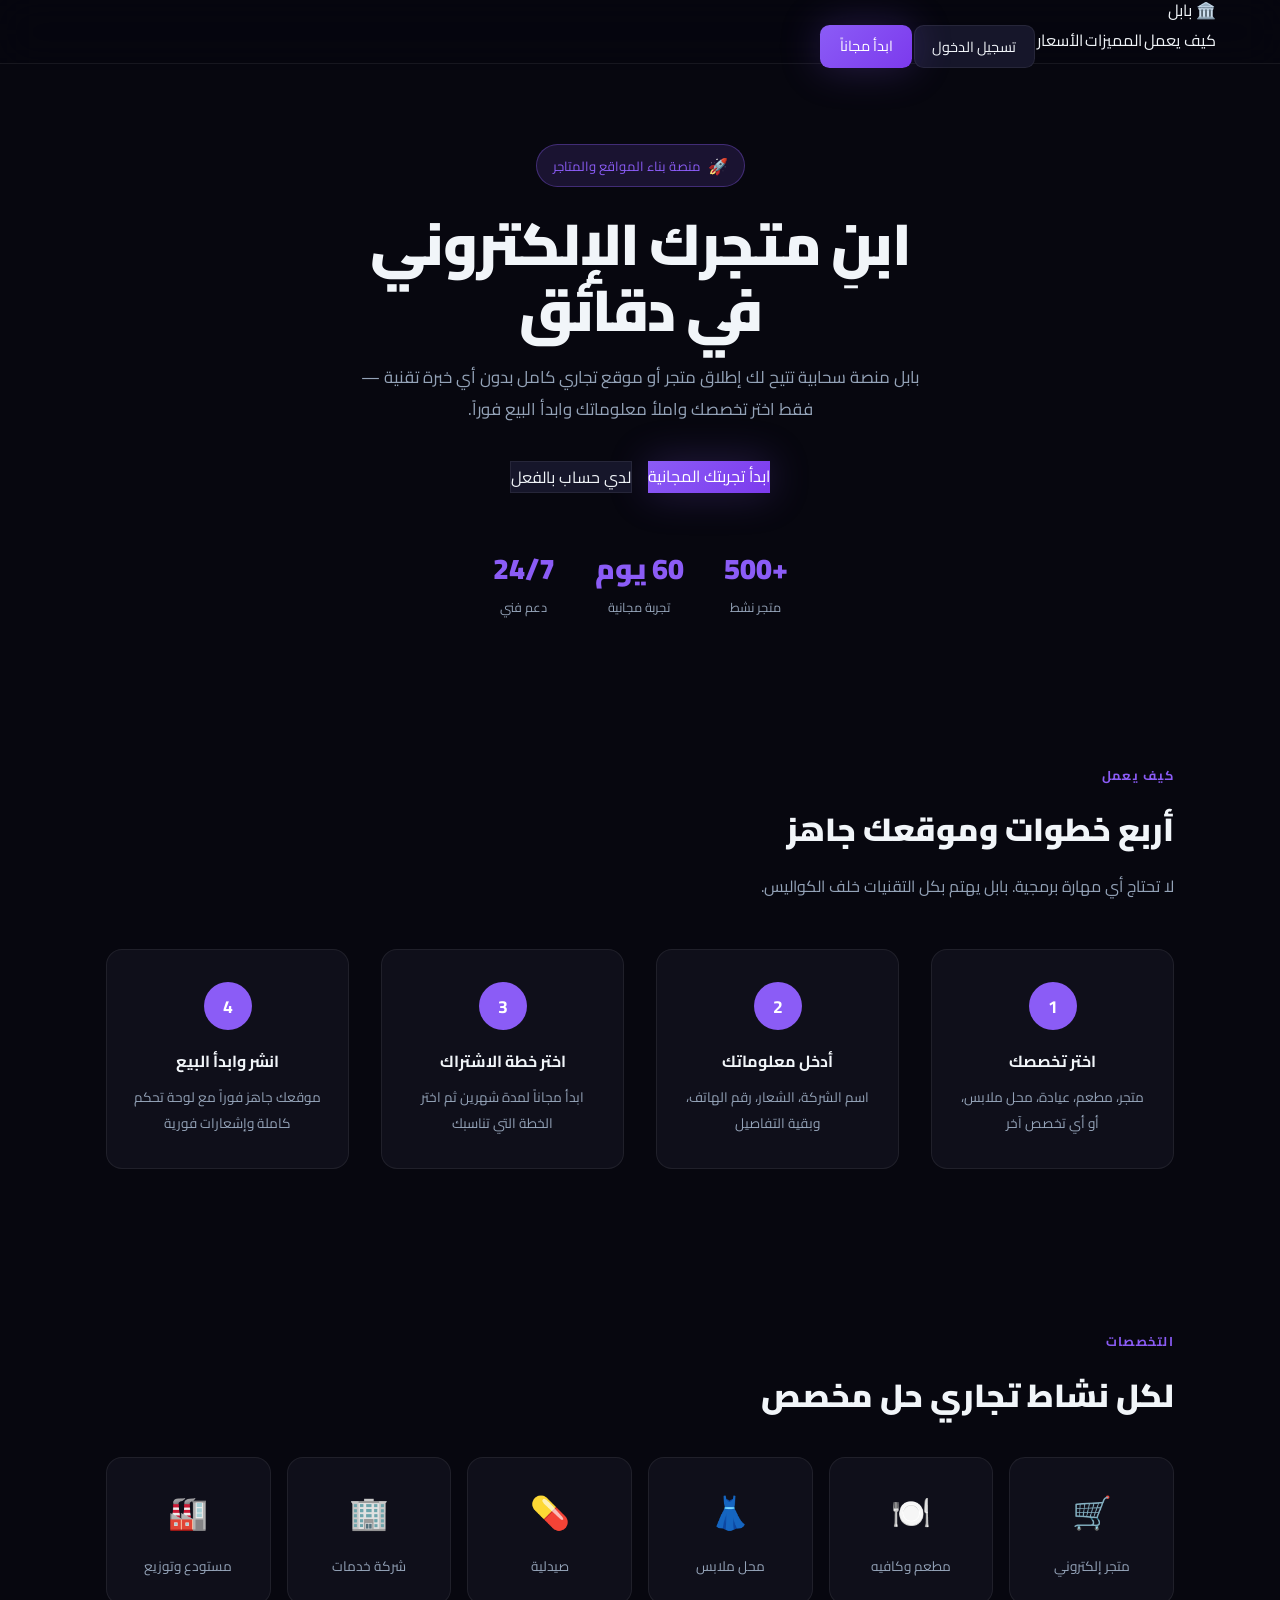
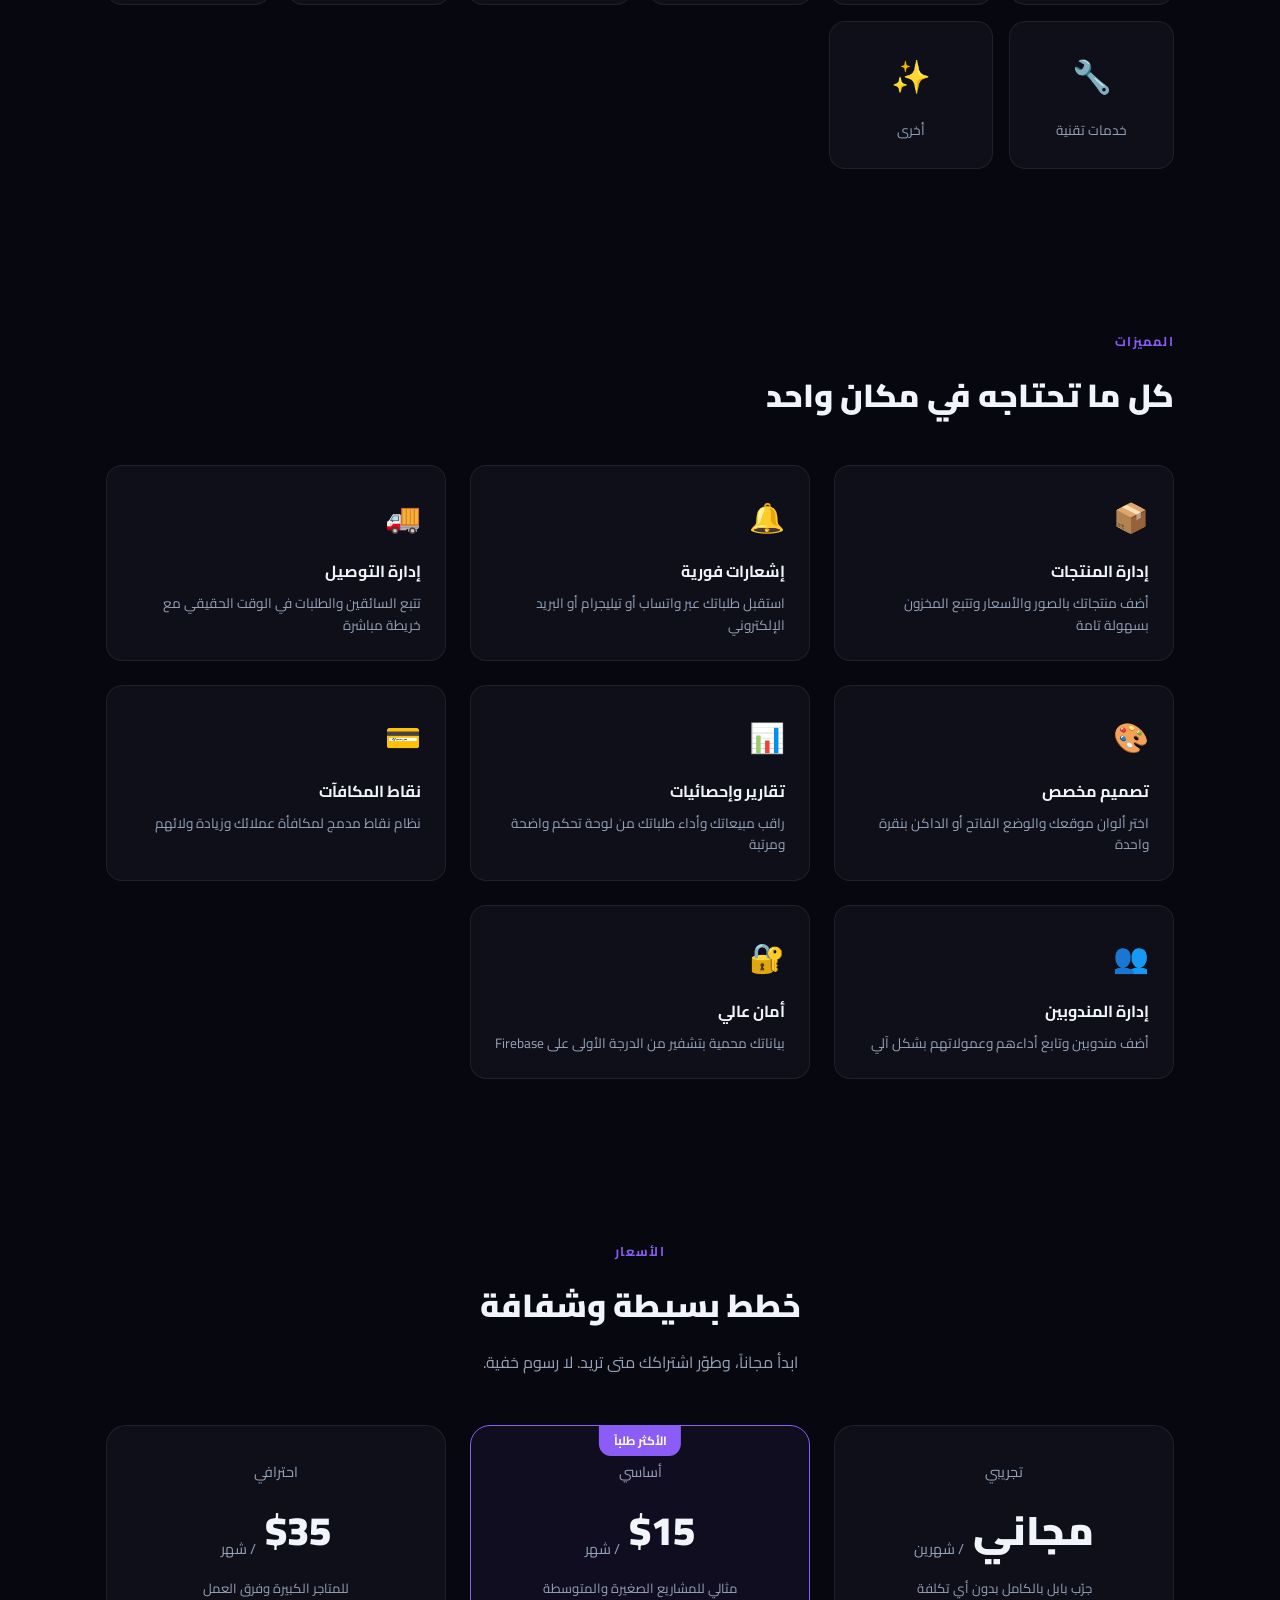
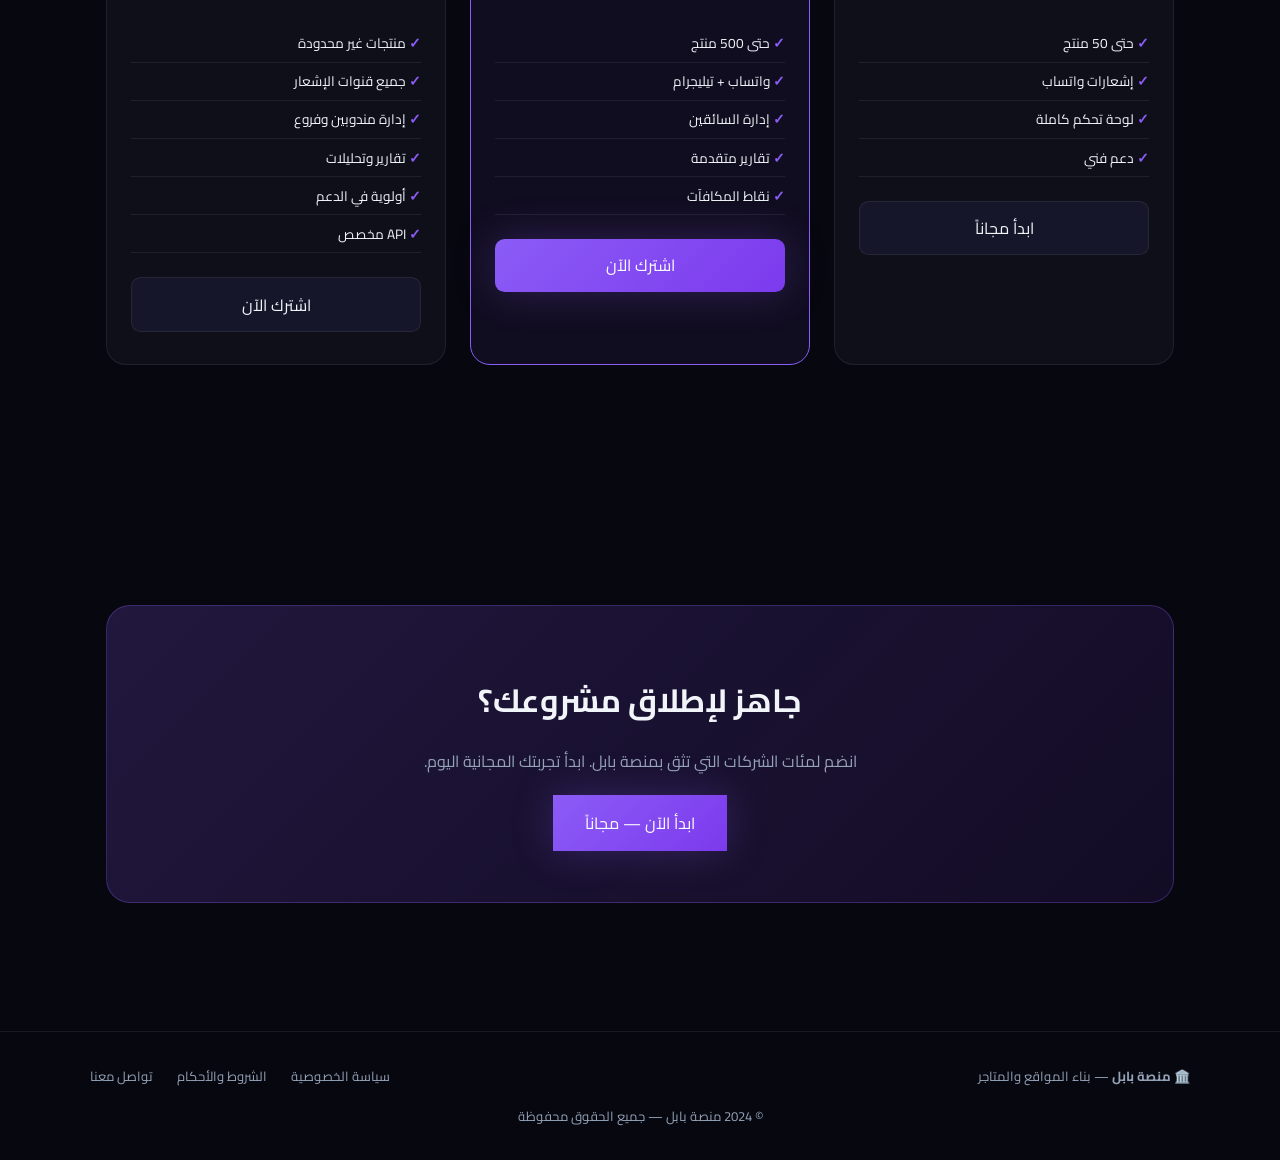
==== index.html @ c1f678cc "Add files via upload" ====
<!DOCTYPE html>
<html lang="ar" dir="rtl">
<head>
  <meta charset="UTF-8" />
  <meta name="viewport" content="width=device-width, initial-scale=1.0" />
  <title>منصة بابل — ابنِ متجرك الآن</title>
  <link rel="preconnect" href="https://fonts.googleapis.com" />
  <link href="https://fonts.googleapis.com/css2?family=Cairo:wght@400;600;700;900&display=swap" rel="stylesheet" />
  <link rel="stylesheet" href="css/babil.css" />
  <style>
    /* ── Landing extras ── */
    .hero-badge {
      display: inline-flex;
      align-items: center;
      gap: .5rem;
      background: rgba(139,92,246,.15);
      border: 1px solid rgba(139,92,246,.35);
      border-radius: 2rem;
      padding: .35rem 1rem;
      font-size: .82rem;
      color: var(--accent);
      margin-bottom: 1.5rem;
    }
    .hero-badge span { font-size: 1rem; }

    .hero-btns { display: flex; gap: 1rem; justify-content: center; flex-wrap: wrap; margin-top: 2rem; }

    /* How it works */
    .steps-row {
      display: grid;
      grid-template-columns: repeat(auto-fit, minmax(200px, 1fr));
      gap: 2rem;
      margin-top: 3rem;
    }
    .step-card {
      background: var(--surface);
      border: 1px solid var(--border);
      border-radius: 1rem;
      padding: 2rem 1.5rem;
      text-align: center;
      position: relative;
    }
    .step-num {
      width: 3rem;
      height: 3rem;
      border-radius: 50%;
      background: var(--accent);
      color: #fff;
      font-weight: 700;
      font-size: 1.1rem;
      display: inline-flex;
      align-items: center;
      justify-content: center;
      margin-bottom: 1rem;
    }
    .step-card h3 { font-size: 1rem; margin-bottom: .5rem; }
    .step-card p  { font-size: .85rem; color: var(--muted); }

    /* Business types */
    .biz-grid {
      display: grid;
      grid-template-columns: repeat(auto-fill, minmax(140px, 1fr));
      gap: 1rem;
      margin-top: 2rem;
    }
    .biz-tile {
      background: var(--surface);
      border: 1px solid var(--border);
      border-radius: 1rem;
      padding: 1.5rem 1rem;
      text-align: center;
      transition: border-color .25s, transform .2s;
    }
    .biz-tile:hover { border-color: var(--accent); transform: translateY(-4px); }
    .biz-tile .biz-icon { font-size: 2rem; margin-bottom: .5rem; }
    .biz-tile span { font-size: .85rem; color: var(--muted); }

    /* Features */
    .feat-grid {
      display: grid;
      grid-template-columns: repeat(auto-fill, minmax(260px, 1fr));
      gap: 1.5rem;
      margin-top: 2.5rem;
    }
    .feat-card {
      background: var(--surface);
      border: 1px solid var(--border);
      border-radius: 1rem;
      padding: 1.5rem;
    }
    .feat-icon { font-size: 1.8rem; margin-bottom: .75rem; }
    .feat-card h3 { font-size: 1rem; margin-bottom: .4rem; }
    .feat-card p  { font-size: .85rem; color: var(--muted); line-height: 1.6; }

    /* Pricing */
    .plans-row {
      display: grid;
      grid-template-columns: repeat(auto-fit, minmax(240px, 1fr));
      gap: 1.5rem;
      margin-top: 3rem;
    }
    .plan-card {
      background: var(--surface);
      border: 1px solid var(--border);
      border-radius: 1.25rem;
      padding: 2rem 1.5rem;
      text-align: center;
      transition: border-color .25s;
    }
    .plan-card.featured {
      border-color: var(--accent);
      background: rgba(139,92,246,.07);
      position: relative;
    }
    .plan-badge {
      position: absolute;
      top: -1px;
      right: 50%;
      transform: translateX(50%);
      background: var(--accent);
      color: #fff;
      font-size: .75rem;
      font-weight: 700;
      padding: .25rem .9rem;
      border-radius: 0 0 .75rem .75rem;
    }
    .plan-name { font-size: .9rem; color: var(--muted); margin-bottom: .5rem; }
    .plan-price { font-size: 2.5rem; font-weight: 900; color: var(--fg); }
    .plan-price sub { font-size: .9rem; font-weight: 400; color: var(--muted); }
    .plan-desc { font-size: .82rem; color: var(--muted); margin: .5rem 0 1.5rem; }
    .plan-feats { list-style: none; text-align: right; margin-bottom: 1.5rem; }
    .plan-feats li { font-size: .85rem; padding: .35rem 0; border-bottom: 1px solid var(--border); }
    .plan-feats li::before { content: "✓  "; color: var(--accent); font-weight: 700; }

    /* CTA strip */
    .cta-strip {
      background: linear-gradient(135deg, rgba(139,92,246,.2), rgba(124,58,237,.1));
      border: 1px solid rgba(139,92,246,.3);
      border-radius: 1.5rem;
      padding: 4rem 2rem;
      text-align: center;
      margin: 5rem 0 3rem;
    }
    .cta-strip h2 { font-size: 2rem; margin-bottom: 1rem; }
    .cta-strip p  { color: var(--muted); margin-bottom: 2rem; }

    /* Reveal animation */
    .reveal { opacity: 0; transform: translateY(30px); transition: opacity .6s ease, transform .6s ease; }
    .reveal.visible { opacity: 1; transform: translateY(0); }

    /* Sections */
    section { padding: 5rem 1rem; max-width: 1100px; margin: 0 auto; }
    .section-label {
      font-size: .8rem;
      letter-spacing: .1em;
      text-transform: uppercase;
      color: var(--accent);
      font-weight: 700;
      margin-bottom: .75rem;
    }
    .section-title { font-size: 2rem; font-weight: 900; margin-bottom: .75rem; }
    .section-sub   { color: var(--muted); max-width: 520px; }
  </style>
</head>
<body>

<!-- ── Navbar ── -->
<nav class="bbl-nav">
  <div class="bbl-nav-inner">
    <a href="index.html" class="bbl-logo">🏛️ بابل</a>
    <div class="bbl-nav-links">
      <a href="#how">كيف يعمل</a>
      <a href="#features">المميزات</a>
      <a href="#pricing">الأسعار</a>
      <a href="login.html" class="bbl-btn-ghost" style="padding:.45rem 1.1rem;border-radius:.6rem;font-size:.9rem;">تسجيل الدخول</a>
      <a href="register.html" class="bbl-btn-primary" style="padding:.45rem 1.2rem;border-radius:.6rem;font-size:.9rem;">ابدأ مجاناً</a>
    </div>
  </div>
</nav>

<!-- ── Hero ── -->
<div class="bbl-hero">
  <div class="bbl-hero-inner">
    <div class="hero-badge"><span>🚀</span> منصة بناء المواقع والمتاجر</div>
    <h1 class="bbl-hero-title">ابنِ متجرك الإلكتروني<br />في دقائق</h1>
    <p class="bbl-hero-sub">
      بابل منصة سحابية تتيح لك إطلاق متجر أو موقع تجاري كامل بدون أي خبرة تقنية —
      فقط اختر تخصصك واملأ معلوماتك وابدأ البيع فوراً.
    </p>
    <div class="hero-btns">
      <a href="register.html" class="bbl-btn-primary">ابدأ تجربتك المجانية</a>
      <a href="login.html"    class="bbl-btn-ghost">لدي حساب بالفعل</a>
    </div>
    <div style="margin-top:3rem;display:flex;gap:2.5rem;justify-content:center;flex-wrap:wrap;">
      <div style="text-align:center;">
        <div style="font-size:1.8rem;font-weight:900;color:var(--accent);">+500</div>
        <div style="font-size:.8rem;color:var(--muted);">متجر نشط</div>
      </div>
      <div style="text-align:center;">
        <div style="font-size:1.8rem;font-weight:900;color:var(--accent);">60 يوم</div>
        <div style="font-size:.8rem;color:var(--muted);">تجربة مجانية</div>
      </div>
      <div style="text-align:center;">
        <div style="font-size:1.8rem;font-weight:900;color:var(--accent);">24/7</div>
        <div style="font-size:.8rem;color:var(--muted);">دعم فني</div>
      </div>
    </div>
  </div>
</div>

<!-- ── How it works ── -->
<section id="how">
  <div class="reveal">
    <div class="section-label">كيف يعمل</div>
    <div class="section-title">أربع خطوات وموقعك جاهز</div>
    <p class="section-sub">لا تحتاج أي مهارة برمجية. بابل يهتم بكل التقنيات خلف الكواليس.</p>
  </div>
  <div class="steps-row reveal">
    <div class="step-card">
      <div class="step-num">1</div>
      <h3>اختر تخصصك</h3>
      <p>متجر، مطعم، عيادة، محل ملابس، أو أي تخصص آخر</p>
    </div>
    <div class="step-card">
      <div class="step-num">2</div>
      <h3>أدخل معلوماتك</h3>
      <p>اسم الشركة، الشعار، رقم الهاتف، وبقية التفاصيل</p>
    </div>
    <div class="step-card">
      <div class="step-num">3</div>
      <h3>اختر خطة الاشتراك</h3>
      <p>ابدأ مجاناً لمدة شهرين ثم اختر الخطة التي تناسبك</p>
    </div>
    <div class="step-card">
      <div class="step-num">4</div>
      <h3>انشر وابدأ البيع</h3>
      <p>موقعك جاهز فوراً مع لوحة تحكم كاملة وإشعارات فورية</p>
    </div>
  </div>
</section>

<!-- ── Business types ── -->
<section>
  <div class="reveal">
    <div class="section-label">التخصصات</div>
    <div class="section-title">لكل نشاط تجاري حل مخصص</div>
  </div>
  <div class="biz-grid reveal">
    <div class="biz-tile"><div class="biz-icon">🛒</div><span>متجر إلكتروني</span></div>
    <div class="biz-tile"><div class="biz-icon">🍽️</div><span>مطعم وكافيه</span></div>
    <div class="biz-tile"><div class="biz-icon">👗</div><span>محل ملابس</span></div>
    <div class="biz-tile"><div class="biz-icon">💊</div><span>صيدلية</span></div>
    <div class="biz-tile"><div class="biz-icon">🏢</div><span>شركة خدمات</span></div>
    <div class="biz-tile"><div class="biz-icon">🏭</div><span>مستودع وتوزيع</span></div>
    <div class="biz-tile"><div class="biz-icon">🔧</div><span>خدمات تقنية</span></div>
    <div class="biz-tile"><div class="biz-icon">✨</div><span>أخرى</span></div>
  </div>
</section>

<!-- ── Features ── -->
<section id="features">
  <div class="reveal">
    <div class="section-label">المميزات</div>
    <div class="section-title">كل ما تحتاجه في مكان واحد</div>
  </div>
  <div class="feat-grid reveal">
    <div class="feat-card">
      <div class="feat-icon">📦</div>
      <h3>إدارة المنتجات</h3>
      <p>أضف منتجاتك بالصور والأسعار وتتبع المخزون بسهولة تامة</p>
    </div>
    <div class="feat-card">
      <div class="feat-icon">🔔</div>
      <h3>إشعارات فورية</h3>
      <p>استقبل طلباتك عبر واتساب أو تيليجرام أو البريد الإلكتروني</p>
    </div>
    <div class="feat-card">
      <div class="feat-icon">🚚</div>
      <h3>إدارة التوصيل</h3>
      <p>تتبع السائقين والطلبات في الوقت الحقيقي مع خريطة مباشرة</p>
    </div>
    <div class="feat-card">
      <div class="feat-icon">🎨</div>
      <h3>تصميم مخصص</h3>
      <p>اختر ألوان موقعك والوضع الفاتح أو الداكن بنقرة واحدة</p>
    </div>
    <div class="feat-card">
      <div class="feat-icon">📊</div>
      <h3>تقارير وإحصائيات</h3>
      <p>راقب مبيعاتك وأداء طلباتك من لوحة تحكم واضحة ومرتبة</p>
    </div>
    <div class="feat-card">
      <div class="feat-icon">💳</div>
      <h3>نقاط المكافآت</h3>
      <p>نظام نقاط مدمج لمكافأة عملائك وزيادة ولائهم</p>
    </div>
    <div class="feat-card">
      <div class="feat-icon">👥</div>
      <h3>إدارة المندوبين</h3>
      <p>أضف مندوبين وتابع أداءهم وعمولاتهم بشكل آلي</p>
    </div>
    <div class="feat-card">
      <div class="feat-icon">🔐</div>
      <h3>أمان عالي</h3>
      <p>بياناتك محمية بتشفير من الدرجة الأولى على Firebase</p>
    </div>
  </div>
</section>

<!-- ── Pricing ── -->
<section id="pricing">
  <div class="reveal" style="text-align:center;">
    <div class="section-label">الأسعار</div>
    <div class="section-title">خطط بسيطة وشفافة</div>
    <p class="section-sub" style="margin:0 auto;">ابدأ مجاناً، وطوّر اشتراكك متى تريد. لا رسوم خفية.</p>
  </div>
  <div class="plans-row reveal">

    <div class="plan-card">
      <div class="plan-name">تجريبي</div>
      <div class="plan-price">مجاني <sub>/ شهرين</sub></div>
      <div class="plan-desc">جرّب بابل بالكامل بدون أي تكلفة</div>
      <ul class="plan-feats">
        <li>حتى 50 منتج</li>
        <li>إشعارات واتساب</li>
        <li>لوحة تحكم كاملة</li>
        <li>دعم فني</li>
      </ul>
      <a href="register.html?plan=trial" class="bbl-btn-ghost" style="width:100%;display:block;text-align:center;padding:.7rem;border-radius:.6rem;">ابدأ مجاناً</a>
    </div>

    <div class="plan-card featured">
      <div class="plan-badge">الأكثر طلباً</div>
      <div class="plan-name">أساسي</div>
      <div class="plan-price">$15 <sub>/ شهر</sub></div>
      <div class="plan-desc">مثالي للمشاريع الصغيرة والمتوسطة</div>
      <ul class="plan-feats">
        <li>حتى 500 منتج</li>
        <li>واتساب + تيليجرام</li>
        <li>إدارة السائقين</li>
        <li>تقارير متقدمة</li>
        <li>نقاط المكافآت</li>
      </ul>
      <a href="register.html?plan=basic" class="bbl-btn-primary" style="width:100%;display:block;text-align:center;padding:.7rem;border-radius:.6rem;">اشترك الآن</a>
    </div>

    <div class="plan-card">
      <div class="plan-name">احترافي</div>
      <div class="plan-price">$35 <sub>/ شهر</sub></div>
      <div class="plan-desc">للمتاجر الكبيرة وفرق العمل</div>
      <ul class="plan-feats">
        <li>منتجات غير محدودة</li>
        <li>جميع قنوات الإشعار</li>
        <li>إدارة مندوبين وفروع</li>
        <li>تقارير وتحليلات</li>
        <li>أولوية في الدعم</li>
        <li>API مخصص</li>
      </ul>
      <a href="register.html?plan=pro" class="bbl-btn-ghost" style="width:100%;display:block;text-align:center;padding:.7rem;border-radius:.6rem;">اشترك الآن</a>
    </div>

  </div>
</section>

<!-- ── CTA ── -->
<section>
  <div class="cta-strip reveal">
    <h2>جاهز لإطلاق مشروعك؟</h2>
    <p>انضم لمئات الشركات التي تثق بمنصة بابل. ابدأ تجربتك المجانية اليوم.</p>
    <a href="register.html" class="bbl-btn-primary" style="font-size:1rem;padding:.8rem 2rem;">ابدأ الآن — مجاناً</a>
  </div>
</section>

<!-- ── Footer ── -->
<footer style="border-top:1px solid var(--border);padding:2rem 1rem;text-align:center;color:var(--muted);font-size:.82rem;">
  <div style="max-width:1100px;margin:0 auto;display:flex;justify-content:space-between;align-items:center;flex-wrap:wrap;gap:1rem;">
    <div>🏛️ <strong style="color:var(--fg);">منصة بابل</strong> — بناء المواقع والمتاجر</div>
    <div style="display:flex;gap:1.5rem;">
      <a href="#" style="color:var(--muted);text-decoration:none;">سياسة الخصوصية</a>
      <a href="#" style="color:var(--muted);text-decoration:none;">الشروط والأحكام</a>
      <a href="#" style="color:var(--muted);text-decoration:none;">تواصل معنا</a>
    </div>
  </div>
  <div style="margin-top:1rem;">© 2024 منصة بابل — جميع الحقوق محفوظة</div>
</footer>

<script>
  // Reveal on scroll
  const reveals = document.querySelectorAll('.reveal');
  const io = new IntersectionObserver(entries => {
    entries.forEach(e => { if (e.isIntersecting) { e.target.classList.add('visible'); io.unobserve(e.target); } });
  }, { threshold: 0.12 });
  reveals.forEach(el => io.observe(el));

  // Smooth scroll
  document.querySelectorAll('a[href^="#"]').forEach(a => {
    a.addEventListener('click', e => {
      const target = document.querySelector(a.getAttribute('href'));
      if (target) { e.preventDefault(); target.scrollIntoView({ behavior: 'smooth' }); }
    });
  });
</script>
</body>
</html>
---- css/babil.css ----
/* ══════════════════════════════════════════════
   🏛️ BABIL — Design System
   ══════════════════════════════════════════════ */
*{box-sizing:border-box;margin:0;padding:0;-webkit-tap-highlight-color:transparent;}
:root{
  --bg:#07070f;
  --surface:#0f0f1a;
  --surface2:#16162a;
  --surface3:#1e1e35;
  --border:rgba(255,255,255,.07);
  --border2:rgba(255,255,255,.12);
  --text:#f1f5f9;
  --muted:#94a3b8;
  --muted2:#64748b;
  --accent:#8b5cf6;
  --accent2:#7c3aed;
  --accent3:rgba(139,92,246,.12);
  --accent4:rgba(139,92,246,.20);
  --success:#10b981;
  --warning:#f59e0b;
  --danger:#ef4444;
  --glow:0 0 40px rgba(139,92,246,.25);
  --glow2:0 8px 32px rgba(139,92,246,.35);
  --shadow:0 4px 24px rgba(0,0,0,.4);
  --shadow-lg:0 16px 60px rgba(0,0,0,.5);
  --r8:8px;--r12:12px;--r16:16px;--r20:20px;--r24:24px;--r99:999px;
  --nav-w:260px;
}

html{scroll-behavior:smooth;}
body{
  font-family:'Cairo',sans-serif;
  background:var(--bg);color:var(--text);
  min-height:100vh;overflow-x:hidden;
  -webkit-font-smoothing:antialiased;
}
a{text-decoration:none;color:inherit;}
::-webkit-scrollbar{width:5px;height:5px;}
::-webkit-scrollbar-track{background:transparent;}
::-webkit-scrollbar-thumb{background:rgba(139,92,246,.3);border-radius:99px;}

/* ══ Glow BG ══ */
.bbl-glow-bg{
  position:fixed;inset:0;pointer-events:none;z-index:0;overflow:hidden;
}
.bbl-glow-bg::before{
  content:'';position:absolute;top:-20%;right:-10%;
  width:600px;height:600px;border-radius:50%;
  background:radial-gradient(circle,rgba(139,92,246,.12) 0%,transparent 70%);
}
.bbl-glow-bg::after{
  content:'';position:absolute;bottom:-20%;left:-10%;
  width:500px;height:500px;border-radius:50%;
  background:radial-gradient(circle,rgba(99,102,241,.08) 0%,transparent 70%);
}

/* ══ NAVBAR ══ */
.bbl-nav{
  position:sticky;top:0;z-index:200;
  display:flex;align-items:center;gap:16px;
  padding:0 5%;height:64px;
  background:rgba(7,7,15,.85);
  backdrop-filter:blur(20px);
  border-bottom:1px solid var(--border);
}
.bbl-nav-logo{
  display:flex;align-items:center;gap:10px;
  font-size:1.15rem;font-weight:900;letter-spacing:-.02em;
}
.bbl-nav-gem{
  width:36px;height:36px;border-radius:10px;
  background:linear-gradient(135deg,var(--accent),var(--accent2));
  display:flex;align-items:center;justify-content:center;
  font-size:1.1rem;box-shadow:var(--glow);flex-shrink:0;
}
.bbl-nav-links{display:flex;gap:2px;margin-right:auto;}
.bbl-nav-link{
  padding:7px 14px;border-radius:var(--r8);
  font-size:.85rem;font-weight:600;color:var(--muted);
  cursor:pointer;transition:all .18s;
}
.bbl-nav-link:hover{background:var(--surface2);color:var(--text);}
.bbl-nav-actions{display:flex;gap:8px;align-items:center;}

/* ══ BUTTONS ══ */
.bbl-btn{
  display:inline-flex;align-items:center;justify-content:center;gap:7px;
  padding:10px 20px;border-radius:var(--r12);border:none;
  font-family:'Cairo',sans-serif;font-size:.88rem;font-weight:700;
  cursor:pointer;transition:all .2s;white-space:nowrap;
}
.bbl-btn-primary{
  background:linear-gradient(135deg,var(--accent),var(--accent2));
  color:#fff;box-shadow:var(--glow);
}
.bbl-btn-primary:hover{opacity:.9;transform:translateY(-1px);box-shadow:var(--glow2);}
.bbl-btn-outline{
  background:transparent;color:var(--muted);
  border:1.5px solid var(--border2);
}
.bbl-btn-outline:hover{border-color:var(--accent);color:var(--accent);}
.bbl-btn-ghost{background:var(--surface2);color:var(--text);border:1px solid var(--border);}
.bbl-btn-ghost:hover{background:var(--surface3);}
.bbl-btn-lg{padding:13px 28px;font-size:1rem;border-radius:var(--r16);}
.bbl-btn-sm{padding:7px 14px;font-size:.78rem;border-radius:var(--r8);}
.bbl-btn:disabled{opacity:.4;cursor:not-allowed;transform:none!important;}

/* ══ HERO ══ */
.bbl-hero{
  padding:80px 5% 64px;text-align:center;
  position:relative;z-index:1;
}
.bbl-hero-badge{
  display:inline-flex;align-items:center;gap:7px;
  padding:5px 14px;border-radius:var(--r99);
  background:var(--accent3);border:1px solid rgba(139,92,246,.25);
  color:#a78bfa;font-size:.78rem;font-weight:700;margin-bottom:22px;
}
.bbl-hero h1{
  font-size:clamp(2rem,5.5vw,3.6rem);font-weight:900;
  line-height:1.15;margin-bottom:18px;letter-spacing:-.03em;
}
.bbl-hero h1 .grad{
  background:linear-gradient(135deg,#a78bfa,var(--accent),#6366f1);
  -webkit-background-clip:text;-webkit-text-fill-color:transparent;background-clip:text;
}
.bbl-hero-sub{
  font-size:1.05rem;color:var(--muted);max-width:580px;
  margin:0 auto 36px;line-height:1.9;
}
.bbl-hero-cta{display:flex;gap:12px;justify-content:center;flex-wrap:wrap;}
.bbl-hero-stats{
  display:flex;gap:40px;justify-content:center;flex-wrap:wrap;
  margin-top:52px;padding-top:36px;
  border-top:1px solid var(--border);
}
.bbl-stat-val{font-size:1.7rem;font-weight:900;color:var(--accent);}
.bbl-stat-lbl{font-size:.78rem;color:var(--muted);font-weight:600;}

/* ══ SECTIONS ══ */
.bbl-section{padding:72px 5%;position:relative;z-index:1;}
.bbl-section-alt{background:rgba(139,92,246,.03);border-top:1px solid var(--border);border-bottom:1px solid var(--border);}
.bbl-sec-badge{
  display:inline-block;padding:4px 14px;border-radius:var(--r99);
  background:var(--accent3);color:#a78bfa;font-size:.75rem;font-weight:800;
  margin-bottom:12px;
}
.bbl-sec-title{font-size:clamp(1.4rem,3vw,2.1rem);font-weight:900;margin-bottom:8px;}
.bbl-sec-sub{color:var(--muted);font-size:.95rem;line-height:1.8;max-width:540px;}
.text-center{text-align:center;}.text-center .bbl-sec-sub{margin:0 auto;}

/* ══ CARDS ══ */
.bbl-card{
  background:var(--surface);border:1px solid var(--border);
  border-radius:var(--r20);padding:24px;
  transition:border-color .2s,transform .2s,box-shadow .2s;
}
.bbl-card:hover{
  border-color:rgba(139,92,246,.3);
  transform:translateY(-3px);
  box-shadow:0 12px 40px rgba(139,92,246,.1);
}

/* ══ BIZ TYPES GRID ══ */
.bbl-biz-grid{
  display:grid;grid-template-columns:repeat(auto-fill,minmax(140px,1fr));
  gap:12px;margin-top:32px;
}
.bbl-biz-card{
  background:var(--surface);border:1.5px solid var(--border);
  border-radius:var(--r16);padding:18px 12px;text-align:center;
  cursor:pointer;transition:all .2s;user-select:none;
}
.bbl-biz-card:hover{border-color:var(--accent);background:var(--accent3);}
.bbl-biz-card.selected{
  border-color:var(--accent);background:var(--accent3);
  box-shadow:0 0 0 3px var(--accent3);
}
.bbl-biz-icon{font-size:1.9rem;margin-bottom:8px;}
.bbl-biz-name{font-size:.82rem;font-weight:700;}
.bbl-biz-desc{font-size:.68rem;color:var(--muted);margin-top:2px;}

/* ══ FEATURES GRID ══ */
.bbl-feat-grid{
  display:grid;grid-template-columns:repeat(auto-fill,minmax(240px,1fr));
  gap:16px;margin-top:36px;
}
.bbl-feat-card{
  background:var(--surface);border:1px solid var(--border);
  border-radius:var(--r16);padding:22px;
  transition:border-color .2s;
}
.bbl-feat-card:hover{border-color:rgba(139,92,246,.35);}
.bbl-feat-icon{font-size:1.6rem;margin-bottom:10px;}
.bbl-feat-title{font-size:.92rem;font-weight:800;margin-bottom:5px;}
.bbl-feat-desc{font-size:.8rem;color:var(--muted);line-height:1.7;}

/* ══ HOW IT WORKS ══ */
.bbl-steps-grid{
  display:grid;grid-template-columns:repeat(auto-fit,minmax(200px,1fr));
  gap:20px;margin-top:40px;
}
.bbl-step-card{
  background:var(--surface);border:1px solid var(--border);
  border-radius:var(--r16);padding:22px;
}
.bbl-step-num{
  width:36px;height:36px;border-radius:var(--r8);
  background:linear-gradient(135deg,var(--accent),var(--accent2));
  display:flex;align-items:center;justify-content:center;
  color:#fff;font-weight:900;font-size:.9rem;margin-bottom:12px;
  box-shadow:var(--glow);
}
.bbl-step-card h3{font-size:.92rem;font-weight:800;margin-bottom:5px;}
.bbl-step-card p{font-size:.8rem;color:var(--muted);line-height:1.7;}

/* ══ PRICING ══ */
.bbl-plans-grid{
  display:grid;grid-template-columns:repeat(auto-fit,minmax(240px,1fr));
  gap:18px;margin-top:40px;max-width:900px;margin-left:auto;margin-right:auto;
}
.bbl-plan-card{
  background:var(--surface);border:1.5px solid var(--border);
  border-radius:var(--r20);padding:26px;position:relative;
  transition:all .2s;
}
.bbl-plan-card:hover{border-color:rgba(139,92,246,.4);transform:translateY(-3px);}
.bbl-plan-card.popular{
  border-color:var(--accent);
  box-shadow:0 0 0 1px var(--accent),var(--glow);
}
.bbl-pop-badge{
  position:absolute;top:-13px;right:50%;transform:translateX(50%);
  background:linear-gradient(135deg,var(--accent),var(--accent2));
  color:#fff;font-size:.72rem;font-weight:800;
  padding:3px 14px;border-radius:var(--r99);white-space:nowrap;
}
.bbl-plan-name{font-size:.82rem;font-weight:800;color:var(--muted);margin-bottom:8px;}
.bbl-plan-price{font-size:2.4rem;font-weight:900;line-height:1;margin-bottom:3px;}
.bbl-plan-price span{font-size:.82rem;font-weight:600;color:var(--muted);}
.bbl-plan-period{font-size:.75rem;color:var(--muted);margin-bottom:18px;}
.bbl-plan-feats{display:flex;flex-direction:column;gap:8px;margin-bottom:22px;}
.bbl-plan-feat{display:flex;align-items:flex-start;gap:7px;font-size:.82rem;}
.bbl-plan-feat .ck{color:var(--accent);font-weight:900;flex-shrink:0;}
.bbl-plan-feat.off{color:var(--muted2);}
.bbl-plan-feat.off .ck{color:var(--muted2);}
.bbl-trial-tag{
  display:inline-flex;align-items:center;gap:5px;margin-bottom:8px;
  background:rgba(16,185,129,.1);border:1px solid rgba(16,185,129,.25);
  color:#34d399;padding:3px 10px;border-radius:var(--r99);font-size:.72rem;font-weight:800;
}

/* ══ CTA SECTION ══ */
.bbl-cta{
  margin:0 5% 72px;border-radius:var(--r24);
  background:linear-gradient(135deg,var(--accent2),var(--accent),#6366f1);
  padding:52px 32px;text-align:center;position:relative;overflow:hidden;
}
.bbl-cta::before{content:'';position:absolute;top:-60px;right:-60px;width:220px;height:220px;border-radius:50%;background:rgba(255,255,255,.07);}
.bbl-cta::after{content:'';position:absolute;bottom:-50px;left:-50px;width:180px;height:180px;border-radius:50%;background:rgba(255,255,255,.05);}
.bbl-cta h2{color:#fff;font-size:clamp(1.3rem,3vw,2rem);font-weight:900;margin-bottom:10px;}
.bbl-cta p{color:rgba(255,255,255,.8);font-size:.95rem;margin-bottom:26px;}
.bbl-cta-btns{display:flex;gap:12px;justify-content:center;flex-wrap:wrap;}
.bbl-btn-cta-white{padding:13px 26px;border-radius:var(--r12);border:none;background:#fff;color:var(--accent2);font-family:'Cairo',sans-serif;font-size:.92rem;font-weight:800;cursor:pointer;box-shadow:0 4px 20px rgba(0,0,0,.15);transition:all .2s;}
.bbl-btn-cta-white:hover{transform:translateY(-2px);box-shadow:0 8px 28px rgba(0,0,0,.22);}
.bbl-btn-cta-border{padding:13px 26px;border-radius:var(--r12);border:2px solid rgba(255,255,255,.5);background:transparent;color:#fff;font-family:'Cairo',sans-serif;font-size:.92rem;font-weight:700;cursor:pointer;transition:all .2s;}
.bbl-btn-cta-border:hover{background:rgba(255,255,255,.1);}

/* ══ FOOTER ══ */
.bbl-footer{
  background:var(--surface);border-top:1px solid var(--border);
  padding:28px 5%;display:flex;align-items:center;justify-content:space-between;flex-wrap:wrap;gap:14px;
}
.bbl-footer-links{display:flex;gap:16px;}
.bbl-footer-link{font-size:.82rem;color:var(--muted);cursor:pointer;transition:color .18s;}
.bbl-footer-link:hover{color:var(--accent);}

/* ══ WIZARD ══ */
.wiz-wrap{max-width:680px;margin:0 auto;padding:32px 16px 80px;}
.wiz-header{text-align:center;margin-bottom:28px;}
.wiz-logo{
  width:52px;height:52px;border-radius:var(--r16);
  background:linear-gradient(135deg,var(--accent),var(--accent2));
  display:flex;align-items:center;justify-content:center;font-size:1.4rem;
  margin:0 auto 12px;box-shadow:var(--glow);
}
.wiz-header h1{font-size:1.3rem;font-weight:900;margin-bottom:4px;}
.wiz-header p{font-size:.85rem;color:var(--muted);}

/* Step Bar */
.step-bar{
  display:flex;align-items:center;margin-bottom:28px;
  background:var(--surface);border:1px solid var(--border);
  border-radius:var(--r16);padding:14px 16px;
  overflow-x:auto;gap:0;
}
.step-item{
  display:flex;flex-direction:column;align-items:center;
  gap:5px;flex:1;min-width:48px;cursor:pointer;
  position:relative;z-index:1;
}
.step-item:not(:last-child)::after{
  content:'';position:absolute;top:14px;
  left:-50%;width:100%;height:2px;
  background:var(--border2);z-index:0;
}
.step-item.done:not(:last-child)::after{background:var(--accent);}
.step-dot{
  width:28px;height:28px;border-radius:50%;
  border:2px solid var(--border2);background:var(--surface2);
  display:flex;align-items:center;justify-content:center;
  font-size:.72rem;font-weight:800;color:var(--muted2);
  z-index:1;transition:all .25s;
}
.step-item.active .step-dot{
  background:var(--accent);border-color:var(--accent);color:#fff;
  box-shadow:0 0 0 4px var(--accent3);
}
.step-item.done .step-dot{background:var(--accent);border-color:var(--accent);color:#fff;}
.step-lbl{font-size:.62rem;font-weight:700;color:var(--muted2);text-align:center;white-space:nowrap;}
.step-item.active .step-lbl,.step-item.done .step-lbl{color:var(--accent);}

/* Step Panels */
.step-panel{display:none;}
.step-panel.active{display:block;animation:panelIn .2s ease;}
@keyframes panelIn{from{opacity:0;transform:translateY(8px)}to{opacity:1;transform:translateY(0)}}

/* Wizard Card */
.wiz-card{
  background:var(--surface);border:1px solid var(--border);
  border-radius:var(--r20);padding:26px;
}
.wiz-card h2{font-size:1.1rem;font-weight:900;margin-bottom:4px;}
.wiz-card .sub{font-size:.82rem;color:var(--muted);margin-bottom:20px;}

/* ══ FORMS ══ */
.bbl-form-grid{display:grid;grid-template-columns:1fr 1fr;gap:14px;}
.bbl-form-grid .full{grid-column:1/-1;}
.bbl-field{display:flex;flex-direction:column;gap:6px;}
.bbl-field label{font-size:.78rem;font-weight:700;color:var(--muted);}
.bbl-field label .req{color:var(--danger);margin-right:1px;}
.bbl-field input,.bbl-field select,.bbl-field textarea{
  background:var(--surface2);border:1.5px solid var(--border2);
  border-radius:var(--r12);padding:10px 13px;
  color:var(--text);font-family:'Cairo',sans-serif;font-size:.88rem;
  outline:none;transition:border-color .18s,box-shadow .18s;width:100%;
}
.bbl-field input:focus,.bbl-field select:focus,.bbl-field textarea:focus{
  border-color:var(--accent);box-shadow:0 0 0 3px var(--accent3);
}
.bbl-field textarea{resize:vertical;min-height:75px;}
.bbl-field .hint{font-size:.7rem;color:var(--muted2);}
.bbl-field input.err{border-color:var(--danger);}
.sep{font-size:.72rem;font-weight:800;color:var(--accent);text-transform:uppercase;letter-spacing:.05em;margin:16px 0 10px;padding-bottom:6px;border-bottom:1px solid var(--border);}
.sep:first-child{margin-top:0;}

/* Logo Upload */
.logo-row{display:flex;align-items:center;gap:14px;margin-bottom:4px;}
.logo-thumb{
  width:68px;height:68px;border-radius:var(--r16);flex-shrink:0;
  background:var(--surface2);border:2px dashed var(--border2);
  display:flex;align-items:center;justify-content:center;
  font-size:24px;overflow:hidden;transition:border .2s;cursor:pointer;
}
.logo-thumb.set{border-style:solid;border-color:var(--accent);}
.logo-thumb img{width:100%;height:100%;object-fit:cover;}
.logo-upload-actions{flex:1;display:flex;flex-direction:column;gap:6px;}
.logo-upload-actions small{font-size:.7rem;color:var(--muted2);}

/* Theme Swatches */
.theme-swatches{display:flex;flex-wrap:wrap;gap:10px;margin:10px 0 18px;}
.ts-item{display:flex;flex-direction:column;align-items:center;gap:4px;cursor:pointer;}
.ts-circle{width:36px;height:36px;border-radius:50%;border:3px solid transparent;transition:all .2s;}
.ts-circle:hover{transform:scale(1.12);}
.ts-item.active .ts-circle{border-color:var(--text)!important;transform:scale(1.12);box-shadow:0 0 0 4px var(--accent3)!important;}
.ts-lbl{font-size:.65rem;font-weight:700;color:var(--muted2);}
.ts-item.active .ts-lbl{color:var(--accent);}

/* Mode Toggle */
.mode-row{display:flex;gap:10px;}
.mode-btn{
  flex:1;padding:10px;border-radius:var(--r12);cursor:pointer;
  border:2px solid var(--border2);background:var(--surface2);
  color:var(--muted);font-family:'Cairo',sans-serif;font-size:.83rem;font-weight:700;
  display:flex;align-items:center;justify-content:center;gap:7px;transition:all .2s;
}
.mode-btn.active{border-color:var(--accent);background:var(--accent3);color:#a78bfa;}

/* Live Preview */
.live-preview{border:1px solid var(--border);border-radius:var(--r16);overflow:hidden;margin-top:14px;}
.lp-topbar{padding:9px 14px;display:flex;align-items:center;gap:8px;background:var(--accent);}
.lp-dots{display:flex;gap:5px;}
.lp-dot{width:8px;height:8px;border-radius:50%;background:rgba(255,255,255,.4);}
.lp-title{color:rgba(255,255,255,.9);font-size:.8rem;font-weight:700;flex:1;text-align:center;}
.lp-body{display:flex;background:var(--surface2);min-height:160px;}
.lp-side{width:110px;background:var(--surface);border-left:1px solid var(--border);padding:8px 6px;display:flex;flex-direction:column;gap:4px;flex-shrink:0;}
.lp-nav{padding:6px 8px;border-radius:6px;font-size:.62rem;font-weight:600;color:var(--muted2);display:flex;align-items:center;gap:5px;}
.lp-nav.act{background:var(--accent3);color:var(--accent);}
.lp-content{flex:1;padding:12px;display:flex;flex-direction:column;gap:8px;}
.lp-kpi-row{display:flex;gap:7px;}
.lp-kpi{flex:1;background:var(--surface);border-radius:7px;padding:8px;border:1px solid var(--border);}
.lp-kpi-val{font-size:.85rem;font-weight:900;color:var(--accent);}
.lp-kpi-lbl{font-size:.58rem;color:var(--muted2);}
.lp-card{background:var(--surface);border-radius:7px;padding:8px;border:1px solid var(--border);font-size:.62rem;color:var(--muted2);}
.lp-badge{display:inline-block;padding:3px 9px;border-radius:99px;background:var(--accent);color:#fff;font-size:.58rem;font-weight:700;margin-top:3px;}

/* Notifications */
.notif-opts{display:flex;flex-direction:column;gap:10px;}
.notif-opt{border:2px solid var(--border2);border-radius:var(--r16);overflow:hidden;transition:border-color .2s;}
.notif-opt.sel{border-color:var(--accent);}
.notif-opt-head{display:flex;align-items:center;gap:12px;padding:13px 15px;cursor:pointer;background:var(--surface2);}
.notif-opt-head:hover{background:var(--accent3);}
.notif-check{width:20px;height:20px;border-radius:50%;border:2px solid var(--border2);flex-shrink:0;display:flex;align-items:center;justify-content:center;transition:all .2s;font-size:.7rem;}
.notif-opt.sel .notif-check{background:var(--accent);border-color:var(--accent);color:#fff;}
.notif-opt-icon{font-size:1.3rem;flex-shrink:0;}
.notif-opt-name{font-size:.88rem;font-weight:800;}
.notif-opt-desc{font-size:.74rem;color:var(--muted);}
.notif-body{display:none;padding:14px 15px;border-top:1px solid var(--border);}
.notif-opt.sel .notif-body{display:block;}

/* Plan Selector */
.plan-sel-grid{display:grid;grid-template-columns:repeat(auto-fit,minmax(170px,1fr));gap:12px;}
.plan-sel{
  border:2px solid var(--border2);border-radius:var(--r16);padding:18px 14px;
  cursor:pointer;transition:all .2s;background:var(--surface2);position:relative;user-select:none;
}
.plan-sel:hover{border-color:var(--accent);background:var(--accent3);}
.plan-sel.sel{border-color:var(--accent);background:var(--accent3);box-shadow:0 0 0 2px var(--accent3);}
.plan-sel-pop{position:absolute;top:-10px;right:50%;transform:translateX(50%);background:linear-gradient(135deg,var(--accent),var(--accent2));color:#fff;font-size:.68rem;font-weight:800;padding:2px 12px;border-radius:var(--r99);white-space:nowrap;}
.plan-sel-icon{font-size:1.6rem;text-align:center;margin-bottom:6px;}
.plan-sel-name{font-size:.85rem;font-weight:900;text-align:center;margin-bottom:4px;}
.plan-sel-price{font-size:1.4rem;font-weight:900;text-align:center;color:var(--accent);}
.plan-sel-price span{font-size:.72rem;font-weight:600;color:var(--muted);}
.plan-sel-period{font-size:.68rem;color:var(--muted);text-align:center;margin-bottom:8px;}
.plan-sel-feats{font-size:.73rem;color:var(--muted);display:flex;flex-direction:column;gap:3px;}

/* Nav Row */
.nav-row{display:flex;justify-content:space-between;align-items:center;margin-top:22px;}

/* ══ AUTH PAGES (Login) ══ */
.auth-wrap{
  min-height:100vh;display:flex;align-items:center;justify-content:center;
  padding:20px;position:relative;z-index:1;
}
.auth-card{
  background:var(--surface);border:1px solid var(--border);
  border-radius:var(--r24);padding:36px 32px;width:100%;max-width:420px;
  box-shadow:var(--shadow-lg);
}
.auth-logo{display:flex;flex-direction:column;align-items:center;gap:10px;margin-bottom:24px;}
.auth-logo-gem{width:56px;height:56px;border-radius:var(--r16);background:linear-gradient(135deg,var(--accent),var(--accent2));display:flex;align-items:center;justify-content:center;font-size:1.6rem;box-shadow:var(--glow);}
.auth-logo h1{font-size:1.5rem;font-weight:900;}
.auth-logo p{font-size:.83rem;color:var(--muted);text-align:center;}
.auth-err{
  padding:10px 14px;border-radius:var(--r8);margin-bottom:14px;
  background:rgba(239,68,68,.1);border:1px solid rgba(239,68,68,.25);
  color:#fca5a5;font-size:.82rem;display:none;
}
.auth-err.show{display:block;}
.auth-footer{text-align:center;margin-top:16px;font-size:.82rem;color:var(--muted);}
.auth-footer a{color:var(--accent);cursor:pointer;font-weight:700;}
.auth-footer a:hover{text-decoration:underline;}

/* ══ DASHBOARD ══ */
.dash-wrap{display:flex;min-height:100vh;}
.dash-sidebar{
  width:var(--nav-w);position:fixed;top:0;right:0;bottom:0;
  background:var(--surface);border-left:1px solid var(--border);
  display:flex;flex-direction:column;overflow-y:auto;z-index:100;
}
.dash-sb-logo{
  padding:20px 16px 14px;display:flex;align-items:center;gap:10px;
  border-bottom:1px solid var(--border);
}
.dash-sb-gem{width:38px;height:38px;border-radius:var(--r12);background:linear-gradient(135deg,var(--accent),var(--accent2));display:flex;align-items:center;justify-content:center;font-size:1.1rem;flex-shrink:0;box-shadow:var(--glow);}
.dash-sb-name{font-size:.92rem;font-weight:900;line-height:1.2;}
.dash-sb-plan{font-size:.68rem;color:var(--accent);font-weight:700;}
.dash-sb-trial{font-size:.65rem;color:var(--muted);margin-top:2px;}
.dash-sb-nav{flex:1;padding:10px 8px;}
.dash-nav-item{
  display:flex;align-items:center;gap:9px;
  padding:9px 11px;border-radius:var(--r12);
  font-size:.85rem;font-weight:600;color:var(--muted);
  cursor:pointer;transition:all .18s;margin-bottom:2px;
}
.dash-nav-item:hover{background:var(--surface2);color:var(--text);}
.dash-nav-item.active{background:var(--accent3);color:var(--accent);font-weight:700;}
.dash-nav-item .nav-icon{font-size:1rem;flex-shrink:0;}
.dash-sb-sep{height:1px;background:var(--border);margin:8px 0;}
.dash-sb-bottom{padding:8px;}
.dash-main{
  flex:1;margin-right:var(--nav-w);padding:24px 20px;
  min-height:100vh;
}
.dash-view{display:none;}
.dash-view.active{display:block;animation:panelIn .2s ease;}
.dash-topbar{
  display:flex;align-items:center;justify-content:space-between;
  margin-bottom:24px;padding-bottom:16px;
  border-bottom:1px solid var(--border);
}
.dash-topbar h1{font-size:1.15rem;font-weight:900;}
.dash-topbar p{font-size:.8rem;color:var(--muted);margin-top:2px;}

/* KPI Cards */
.kpi-grid{display:grid;grid-template-columns:repeat(auto-fit,minmax(160px,1fr));gap:14px;margin-bottom:22px;}
.kpi-card{
  background:var(--surface);border:1px solid var(--border);
  border-radius:var(--r16);padding:16px;
}
.kpi-icon{width:36px;height:36px;border-radius:var(--r8);background:var(--accent3);display:flex;align-items:center;justify-content:center;font-size:1.1rem;margin-bottom:10px;}
.kpi-val{font-size:1.3rem;font-weight:900;color:var(--accent);margin-bottom:3px;}
.kpi-lbl{font-size:.72rem;color:var(--muted);}

/* Trial Bar */
.trial-bar-wrap{background:var(--surface);border:1px solid var(--border);border-radius:var(--r16);padding:16px 20px;margin-bottom:20px;}
.trial-bar-head{display:flex;align-items:center;justify-content:space-between;margin-bottom:10px;font-size:.85rem;font-weight:700;}
.trial-bar-bg{height:8px;background:var(--surface2);border-radius:var(--r99);overflow:hidden;}
.trial-bar-fill{height:100%;background:linear-gradient(90deg,var(--accent),#6366f1);border-radius:var(--r99);transition:width .6s ease;}

/* Quick Actions */
.quick-grid{display:grid;grid-template-columns:repeat(auto-fill,minmax(140px,1fr));gap:12px;margin-bottom:22px;}
.quick-card{
  background:var(--surface);border:1px solid var(--border);
  border-radius:var(--r16);padding:16px;text-align:center;
  cursor:pointer;transition:all .2s;
}
.quick-card:hover{border-color:var(--accent);background:var(--accent3);}
.quick-icon{font-size:1.5rem;margin-bottom:6px;}
.quick-name{font-size:.78rem;font-weight:700;}

/* Toast */
.toast-stack{
  position:fixed;top:16px;left:50%;transform:translateX(-50%);
  z-index:9999;display:flex;flex-direction:column;gap:8px;
  pointer-events:none;
}
.bbl-toast{
  padding:10px 18px;border-radius:var(--r12);
  font-size:.83rem;font-weight:700;color:var(--text);
  background:var(--surface2);border:1px solid var(--border2);
  box-shadow:var(--shadow);white-space:nowrap;
  animation:toastIn .3s cubic-bezier(.34,1.56,.64,1);
  pointer-events:all;
}
.bbl-toast.ok{background:rgba(16,185,129,.15);border-color:rgba(16,185,129,.3);color:#34d399;}
.bbl-toast.err{background:rgba(239,68,68,.12);border-color:rgba(239,68,68,.25);color:#fca5a5;}
@keyframes toastIn{from{opacity:0;transform:translateY(-10px) scale(.95)}to{opacity:1;transform:translateY(0) scale(1)}}

/* Loader */
.bbl-loader{
  position:fixed;inset:0;background:var(--bg);
  display:flex;align-items:center;justify-content:center;
  z-index:9998;transition:opacity .3s;
}
.bbl-loader.hide{opacity:0;pointer-events:none;}
.bbl-spinner{
  width:44px;height:44px;border-radius:50%;
  border:3px solid var(--accent3);border-top-color:var(--accent);
  animation:spin .8s linear infinite;
}
@keyframes spin{to{transform:rotate(360deg)}}

/* Misc */
.info-box{padding:12px 14px;border-radius:var(--r12);font-size:.82rem;line-height:1.7;background:rgba(139,92,246,.08);border:1px solid rgba(139,92,246,.2);color:#a78bfa;}
.warn-box{background:rgba(245,158,11,.07);border:1px solid rgba(245,158,11,.22);color:#fcd34d;}
.coll{background:var(--surface2);border-radius:var(--r12);border:1px solid var(--border);overflow:hidden;margin-bottom:10px;}
.coll-head{padding:11px 14px;cursor:pointer;display:flex;align-items:center;justify-content:space-between;font-size:.83rem;font-weight:700;user-select:none;}
.coll-head:hover{background:rgba(255,255,255,.04);}
.coll-arrow{transition:transform .25s;}
.coll.open .coll-arrow{transform:rotate(180deg);}
.coll-body{display:none;padding:14px;border-top:1px solid var(--border);}
.coll.open .coll-body{display:block;}

/* Mobile */
.dash-mob-toggle{
  display:none;position:fixed;top:12px;right:12px;z-index:200;
  width:40px;height:40px;border-radius:var(--r12);
  background:var(--surface);border:1px solid var(--border);
  align-items:center;justify-content:center;font-size:1.1rem;cursor:pointer;
}
@media(max-width:700px){
  .dash-sidebar{transform:translateX(100%);transition:transform .3s;}
  .dash-sidebar.open{transform:translateX(0);}
  .dash-main{margin-right:0;}
  .dash-mob-toggle{display:flex;}
  .bbl-biz-grid{grid-template-columns:repeat(3,1fr);}
  .bbl-form-grid{grid-template-columns:1fr;}
  .bbl-form-grid .full{grid-column:1;}
  .bbl-nav-links{display:none;}
  .mode-row{flex-direction:column;}
}
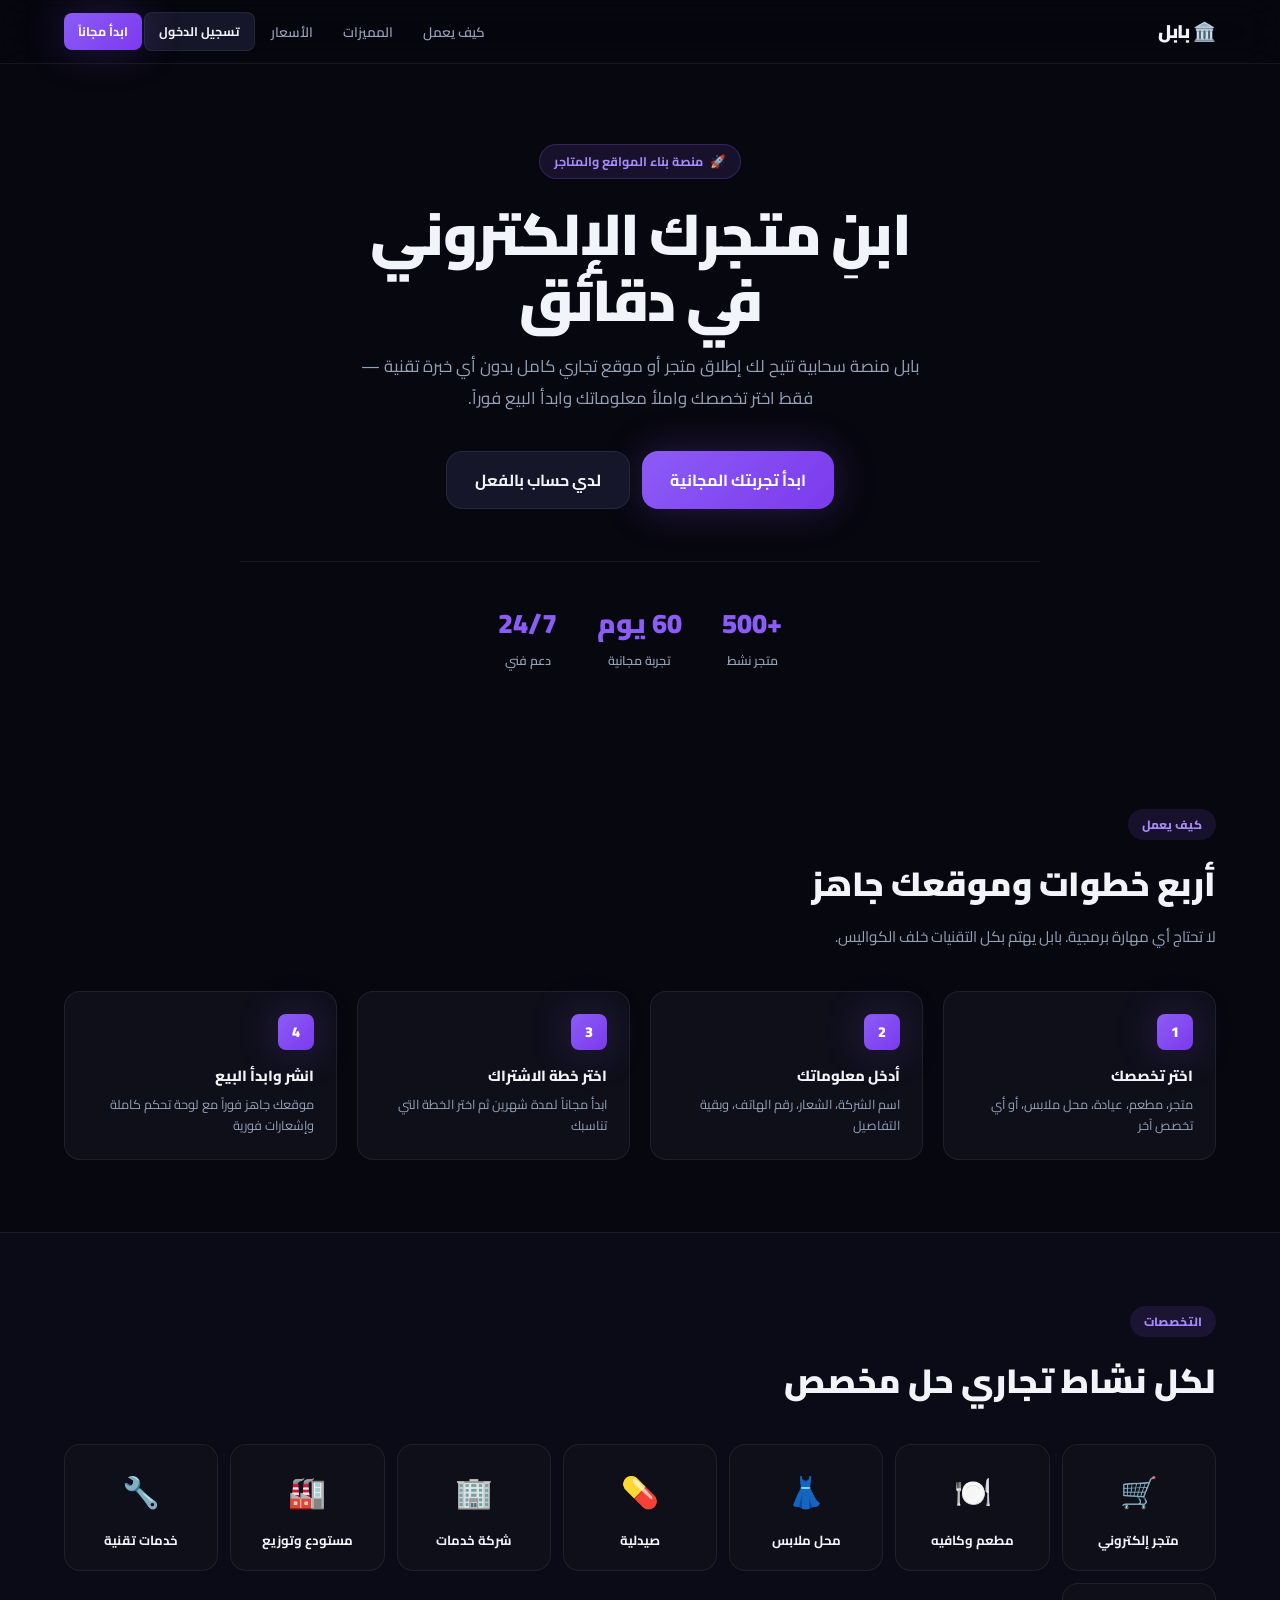
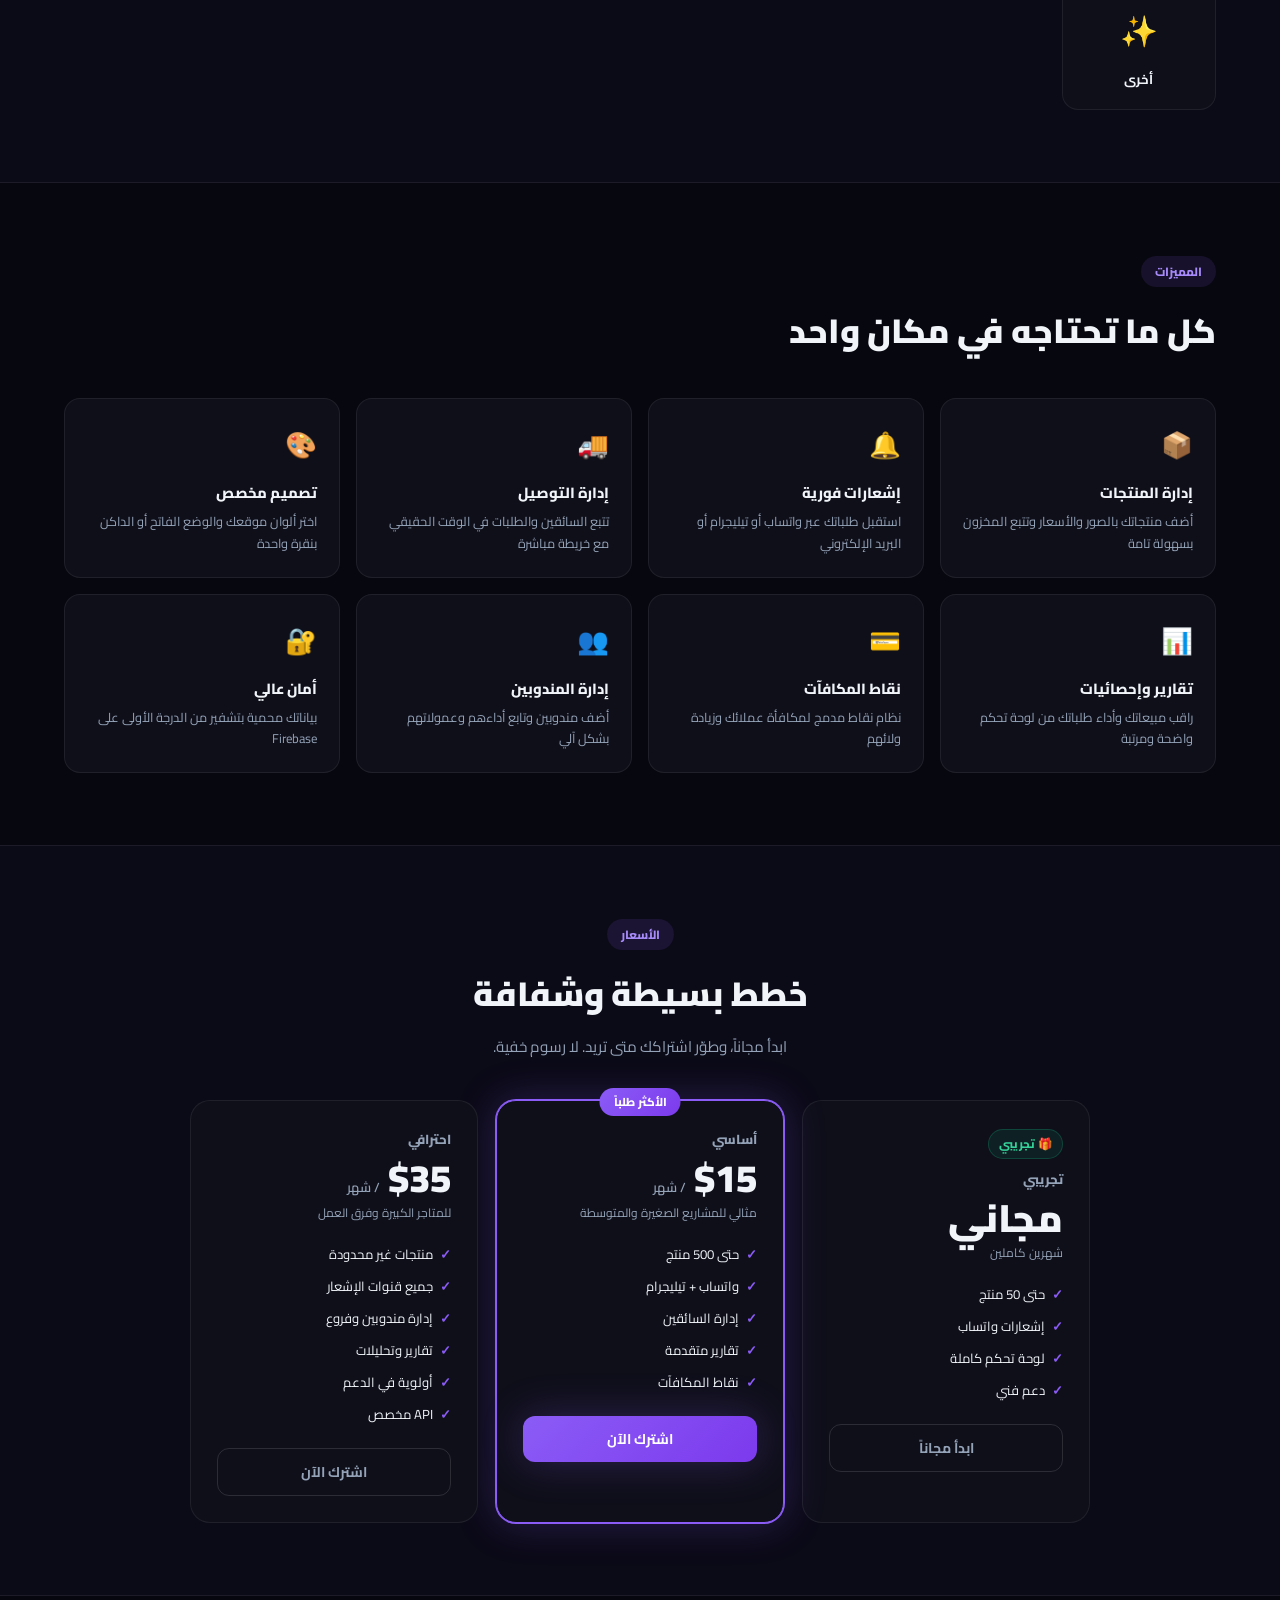
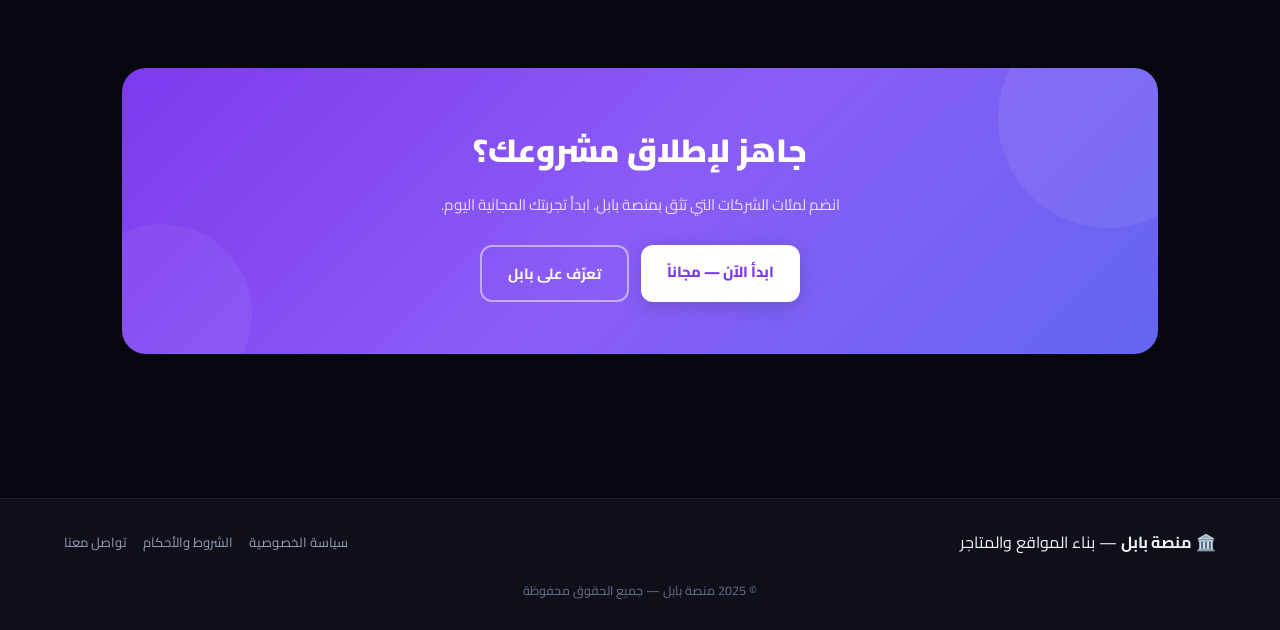
==== commit 4b8a534e: "Update index.html" ====
--- a/index.html
+++ b/index.html
@@ -8,158 +8,9 @@
   <link href="https://fonts.googleapis.com/css2?family=Cairo:wght@400;600;700;900&display=swap" rel="stylesheet" />
   <link rel="stylesheet" href="css/babil.css" />
   <style>
-    /* ── Landing extras ── */
-    .hero-badge {
-      display: inline-flex;
-      align-items: center;
-      gap: .5rem;
-      background: rgba(139,92,246,.15);
-      border: 1px solid rgba(139,92,246,.35);
-      border-radius: 2rem;
-      padding: .35rem 1rem;
-      font-size: .82rem;
-      color: var(--accent);
-      margin-bottom: 1.5rem;
-    }
-    .hero-badge span { font-size: 1rem; }
-
-    .hero-btns { display: flex; gap: 1rem; justify-content: center; flex-wrap: wrap; margin-top: 2rem; }
-
-    /* How it works */
-    .steps-row {
-      display: grid;
-      grid-template-columns: repeat(auto-fit, minmax(200px, 1fr));
-      gap: 2rem;
-      margin-top: 3rem;
-    }
-    .step-card {
-      background: var(--surface);
-      border: 1px solid var(--border);
-      border-radius: 1rem;
-      padding: 2rem 1.5rem;
-      text-align: center;
-      position: relative;
-    }
-    .step-num {
-      width: 3rem;
-      height: 3rem;
-      border-radius: 50%;
-      background: var(--accent);
-      color: #fff;
-      font-weight: 700;
-      font-size: 1.1rem;
-      display: inline-flex;
-      align-items: center;
-      justify-content: center;
-      margin-bottom: 1rem;
-    }
-    .step-card h3 { font-size: 1rem; margin-bottom: .5rem; }
-    .step-card p  { font-size: .85rem; color: var(--muted); }
-
-    /* Business types */
-    .biz-grid {
-      display: grid;
-      grid-template-columns: repeat(auto-fill, minmax(140px, 1fr));
-      gap: 1rem;
-      margin-top: 2rem;
-    }
-    .biz-tile {
-      background: var(--surface);
-      border: 1px solid var(--border);
-      border-radius: 1rem;
-      padding: 1.5rem 1rem;
-      text-align: center;
-      transition: border-color .25s, transform .2s;
-    }
-    .biz-tile:hover { border-color: var(--accent); transform: translateY(-4px); }
-    .biz-tile .biz-icon { font-size: 2rem; margin-bottom: .5rem; }
-    .biz-tile span { font-size: .85rem; color: var(--muted); }
-
-    /* Features */
-    .feat-grid {
-      display: grid;
-      grid-template-columns: repeat(auto-fill, minmax(260px, 1fr));
-      gap: 1.5rem;
-      margin-top: 2.5rem;
-    }
-    .feat-card {
-      background: var(--surface);
-      border: 1px solid var(--border);
-      border-radius: 1rem;
-      padding: 1.5rem;
-    }
-    .feat-icon { font-size: 1.8rem; margin-bottom: .75rem; }
-    .feat-card h3 { font-size: 1rem; margin-bottom: .4rem; }
-    .feat-card p  { font-size: .85rem; color: var(--muted); line-height: 1.6; }
-
-    /* Pricing */
-    .plans-row {
-      display: grid;
-      grid-template-columns: repeat(auto-fit, minmax(240px, 1fr));
-      gap: 1.5rem;
-      margin-top: 3rem;
-    }
-    .plan-card {
-      background: var(--surface);
-      border: 1px solid var(--border);
-      border-radius: 1.25rem;
-      padding: 2rem 1.5rem;
-      text-align: center;
-      transition: border-color .25s;
-    }
-    .plan-card.featured {
-      border-color: var(--accent);
-      background: rgba(139,92,246,.07);
-      position: relative;
-    }
-    .plan-badge {
-      position: absolute;
-      top: -1px;
-      right: 50%;
-      transform: translateX(50%);
-      background: var(--accent);
-      color: #fff;
-      font-size: .75rem;
-      font-weight: 700;
-      padding: .25rem .9rem;
-      border-radius: 0 0 .75rem .75rem;
-    }
-    .plan-name { font-size: .9rem; color: var(--muted); margin-bottom: .5rem; }
-    .plan-price { font-size: 2.5rem; font-weight: 900; color: var(--fg); }
-    .plan-price sub { font-size: .9rem; font-weight: 400; color: var(--muted); }
-    .plan-desc { font-size: .82rem; color: var(--muted); margin: .5rem 0 1.5rem; }
-    .plan-feats { list-style: none; text-align: right; margin-bottom: 1.5rem; }
-    .plan-feats li { font-size: .85rem; padding: .35rem 0; border-bottom: 1px solid var(--border); }
-    .plan-feats li::before { content: "✓  "; color: var(--accent); font-weight: 700; }
-
-    /* CTA strip */
-    .cta-strip {
-      background: linear-gradient(135deg, rgba(139,92,246,.2), rgba(124,58,237,.1));
-      border: 1px solid rgba(139,92,246,.3);
-      border-radius: 1.5rem;
-      padding: 4rem 2rem;
-      text-align: center;
-      margin: 5rem 0 3rem;
-    }
-    .cta-strip h2 { font-size: 2rem; margin-bottom: 1rem; }
-    .cta-strip p  { color: var(--muted); margin-bottom: 2rem; }
-
     /* Reveal animation */
-    .reveal { opacity: 0; transform: translateY(30px); transition: opacity .6s ease, transform .6s ease; }
+    .reveal { opacity: 0; transform: translateY(28px); transition: opacity .6s ease, transform .6s ease; }
     .reveal.visible { opacity: 1; transform: translateY(0); }
-
-    /* Sections */
-    section { padding: 5rem 1rem; max-width: 1100px; margin: 0 auto; }
-    .section-label {
-      font-size: .8rem;
-      letter-spacing: .1em;
-      text-transform: uppercase;
-      color: var(--accent);
-      font-weight: 700;
-      margin-bottom: .75rem;
-    }
-    .section-title { font-size: 2rem; font-weight: 900; margin-bottom: .75rem; }
-    .section-sub   { color: var(--muted); max-width: 520px; }
   </style>
 </head>
 <body>
@@ -169,11 +20,11 @@
   <div class="bbl-nav-inner">
     <a href="index.html" class="bbl-logo">🏛️ بابل</a>
     <div class="bbl-nav-links">
-      <a href="#how">كيف يعمل</a>
-      <a href="#features">المميزات</a>
-      <a href="#pricing">الأسعار</a>
-      <a href="login.html" class="bbl-btn-ghost" style="padding:.45rem 1.1rem;border-radius:.6rem;font-size:.9rem;">تسجيل الدخول</a>
-      <a href="register.html" class="bbl-btn-primary" style="padding:.45rem 1.2rem;border-radius:.6rem;font-size:.9rem;">ابدأ مجاناً</a>
+      <a href="#how"      class="bbl-nav-link">كيف يعمل</a>
+      <a href="#features" class="bbl-nav-link">المميزات</a>
+      <a href="#pricing"  class="bbl-nav-link">الأسعار</a>
+      <a href="login.html"    class="bbl-btn bbl-btn-ghost bbl-btn-sm">تسجيل الدخول</a>
+      <a href="register.html" class="bbl-btn bbl-btn-primary bbl-btn-sm">ابدأ مجاناً</a>
     </div>
   </div>
 </nav>
@@ -181,58 +32,58 @@
 <!-- ── Hero ── -->
 <div class="bbl-hero">
   <div class="bbl-hero-inner">
-    <div class="hero-badge"><span>🚀</span> منصة بناء المواقع والمتاجر</div>
+    <div class="bbl-hero-badge"><span>🚀</span> منصة بناء المواقع والمتاجر</div>
     <h1 class="bbl-hero-title">ابنِ متجرك الإلكتروني<br />في دقائق</h1>
     <p class="bbl-hero-sub">
       بابل منصة سحابية تتيح لك إطلاق متجر أو موقع تجاري كامل بدون أي خبرة تقنية —
       فقط اختر تخصصك واملأ معلوماتك وابدأ البيع فوراً.
     </p>
-    <div class="hero-btns">
-      <a href="register.html" class="bbl-btn-primary">ابدأ تجربتك المجانية</a>
-      <a href="login.html"    class="bbl-btn-ghost">لدي حساب بالفعل</a>
-    </div>
-    <div style="margin-top:3rem;display:flex;gap:2.5rem;justify-content:center;flex-wrap:wrap;">
-      <div style="text-align:center;">
-        <div style="font-size:1.8rem;font-weight:900;color:var(--accent);">+500</div>
-        <div style="font-size:.8rem;color:var(--muted);">متجر نشط</div>
-      </div>
-      <div style="text-align:center;">
-        <div style="font-size:1.8rem;font-weight:900;color:var(--accent);">60 يوم</div>
-        <div style="font-size:.8rem;color:var(--muted);">تجربة مجانية</div>
-      </div>
-      <div style="text-align:center;">
-        <div style="font-size:1.8rem;font-weight:900;color:var(--accent);">24/7</div>
-        <div style="font-size:.8rem;color:var(--muted);">دعم فني</div>
+    <div class="bbl-hero-cta">
+      <a href="register.html" class="bbl-btn bbl-btn-primary bbl-btn-lg">ابدأ تجربتك المجانية</a>
+      <a href="login.html"    class="bbl-btn bbl-btn-ghost bbl-btn-lg">لدي حساب بالفعل</a>
+    </div>
+    <div class="bbl-hero-stats">
+      <div>
+        <div class="bbl-stat-val">+500</div>
+        <div class="bbl-stat-lbl">متجر نشط</div>
+      </div>
+      <div>
+        <div class="bbl-stat-val">60 يوم</div>
+        <div class="bbl-stat-lbl">تجربة مجانية</div>
+      </div>
+      <div>
+        <div class="bbl-stat-val">24/7</div>
+        <div class="bbl-stat-lbl">دعم فني</div>
       </div>
     </div>
   </div>
 </div>
 
 <!-- ── How it works ── -->
-<section id="how">
+<section id="how" class="bbl-section">
   <div class="reveal">
-    <div class="section-label">كيف يعمل</div>
-    <div class="section-title">أربع خطوات وموقعك جاهز</div>
-    <p class="section-sub">لا تحتاج أي مهارة برمجية. بابل يهتم بكل التقنيات خلف الكواليس.</p>
-  </div>
-  <div class="steps-row reveal">
-    <div class="step-card">
-      <div class="step-num">1</div>
+    <div class="bbl-sec-badge">كيف يعمل</div>
+    <div class="bbl-sec-title">أربع خطوات وموقعك جاهز</div>
+    <p class="bbl-sec-sub">لا تحتاج أي مهارة برمجية. بابل يهتم بكل التقنيات خلف الكواليس.</p>
+  </div>
+  <div class="bbl-steps-grid reveal">
+    <div class="bbl-step-card">
+      <div class="bbl-step-num">1</div>
       <h3>اختر تخصصك</h3>
       <p>متجر، مطعم، عيادة، محل ملابس، أو أي تخصص آخر</p>
     </div>
-    <div class="step-card">
-      <div class="step-num">2</div>
+    <div class="bbl-step-card">
+      <div class="bbl-step-num">2</div>
       <h3>أدخل معلوماتك</h3>
       <p>اسم الشركة، الشعار، رقم الهاتف، وبقية التفاصيل</p>
     </div>
-    <div class="step-card">
-      <div class="step-num">3</div>
+    <div class="bbl-step-card">
+      <div class="bbl-step-num">3</div>
       <h3>اختر خطة الاشتراك</h3>
       <p>ابدأ مجاناً لمدة شهرين ثم اختر الخطة التي تناسبك</p>
     </div>
-    <div class="step-card">
-      <div class="step-num">4</div>
+    <div class="bbl-step-card">
+      <div class="bbl-step-num">4</div>
       <h3>انشر وابدأ البيع</h3>
       <p>موقعك جاهز فوراً مع لوحة تحكم كاملة وإشعارات فورية</p>
     </div>
@@ -240,148 +91,150 @@
 </section>
 
 <!-- ── Business types ── -->
-<section>
+<section class="bbl-section bbl-section-alt">
   <div class="reveal">
-    <div class="section-label">التخصصات</div>
-    <div class="section-title">لكل نشاط تجاري حل مخصص</div>
-  </div>
-  <div class="biz-grid reveal">
-    <div class="biz-tile"><div class="biz-icon">🛒</div><span>متجر إلكتروني</span></div>
-    <div class="biz-tile"><div class="biz-icon">🍽️</div><span>مطعم وكافيه</span></div>
-    <div class="biz-tile"><div class="biz-icon">👗</div><span>محل ملابس</span></div>
-    <div class="biz-tile"><div class="biz-icon">💊</div><span>صيدلية</span></div>
-    <div class="biz-tile"><div class="biz-icon">🏢</div><span>شركة خدمات</span></div>
-    <div class="biz-tile"><div class="biz-icon">🏭</div><span>مستودع وتوزيع</span></div>
-    <div class="biz-tile"><div class="biz-icon">🔧</div><span>خدمات تقنية</span></div>
-    <div class="biz-tile"><div class="biz-icon">✨</div><span>أخرى</span></div>
+    <div class="bbl-sec-badge">التخصصات</div>
+    <div class="bbl-sec-title">لكل نشاط تجاري حل مخصص</div>
+  </div>
+  <div class="bbl-biz-grid reveal">
+    <div class="bbl-biz-card"><div class="bbl-biz-icon">🛒</div><div class="bbl-biz-name">متجر إلكتروني</div></div>
+    <div class="bbl-biz-card"><div class="bbl-biz-icon">🍽️</div><div class="bbl-biz-name">مطعم وكافيه</div></div>
+    <div class="bbl-biz-card"><div class="bbl-biz-icon">👗</div><div class="bbl-biz-name">محل ملابس</div></div>
+    <div class="bbl-biz-card"><div class="bbl-biz-icon">💊</div><div class="bbl-biz-name">صيدلية</div></div>
+    <div class="bbl-biz-card"><div class="bbl-biz-icon">🏢</div><div class="bbl-biz-name">شركة خدمات</div></div>
+    <div class="bbl-biz-card"><div class="bbl-biz-icon">🏭</div><div class="bbl-biz-name">مستودع وتوزيع</div></div>
+    <div class="bbl-biz-card"><div class="bbl-biz-icon">🔧</div><div class="bbl-biz-name">خدمات تقنية</div></div>
+    <div class="bbl-biz-card"><div class="bbl-biz-icon">✨</div><div class="bbl-biz-name">أخرى</div></div>
   </div>
 </section>
 
 <!-- ── Features ── -->
-<section id="features">
+<section id="features" class="bbl-section">
   <div class="reveal">
-    <div class="section-label">المميزات</div>
-    <div class="section-title">كل ما تحتاجه في مكان واحد</div>
-  </div>
-  <div class="feat-grid reveal">
-    <div class="feat-card">
-      <div class="feat-icon">📦</div>
-      <h3>إدارة المنتجات</h3>
-      <p>أضف منتجاتك بالصور والأسعار وتتبع المخزون بسهولة تامة</p>
-    </div>
-    <div class="feat-card">
-      <div class="feat-icon">🔔</div>
-      <h3>إشعارات فورية</h3>
-      <p>استقبل طلباتك عبر واتساب أو تيليجرام أو البريد الإلكتروني</p>
-    </div>
-    <div class="feat-card">
-      <div class="feat-icon">🚚</div>
-      <h3>إدارة التوصيل</h3>
-      <p>تتبع السائقين والطلبات في الوقت الحقيقي مع خريطة مباشرة</p>
-    </div>
-    <div class="feat-card">
-      <div class="feat-icon">🎨</div>
-      <h3>تصميم مخصص</h3>
-      <p>اختر ألوان موقعك والوضع الفاتح أو الداكن بنقرة واحدة</p>
-    </div>
-    <div class="feat-card">
-      <div class="feat-icon">📊</div>
-      <h3>تقارير وإحصائيات</h3>
-      <p>راقب مبيعاتك وأداء طلباتك من لوحة تحكم واضحة ومرتبة</p>
-    </div>
-    <div class="feat-card">
-      <div class="feat-icon">💳</div>
-      <h3>نقاط المكافآت</h3>
-      <p>نظام نقاط مدمج لمكافأة عملائك وزيادة ولائهم</p>
-    </div>
-    <div class="feat-card">
-      <div class="feat-icon">👥</div>
-      <h3>إدارة المندوبين</h3>
-      <p>أضف مندوبين وتابع أداءهم وعمولاتهم بشكل آلي</p>
-    </div>
-    <div class="feat-card">
-      <div class="feat-icon">🔐</div>
-      <h3>أمان عالي</h3>
-      <p>بياناتك محمية بتشفير من الدرجة الأولى على Firebase</p>
+    <div class="bbl-sec-badge">المميزات</div>
+    <div class="bbl-sec-title">كل ما تحتاجه في مكان واحد</div>
+  </div>
+  <div class="bbl-feat-grid reveal">
+    <div class="bbl-feat-card">
+      <div class="bbl-feat-icon">📦</div>
+      <div class="bbl-feat-title">إدارة المنتجات</div>
+      <p class="bbl-feat-desc">أضف منتجاتك بالصور والأسعار وتتبع المخزون بسهولة تامة</p>
+    </div>
+    <div class="bbl-feat-card">
+      <div class="bbl-feat-icon">🔔</div>
+      <div class="bbl-feat-title">إشعارات فورية</div>
+      <p class="bbl-feat-desc">استقبل طلباتك عبر واتساب أو تيليجرام أو البريد الإلكتروني</p>
+    </div>
+    <div class="bbl-feat-card">
+      <div class="bbl-feat-icon">🚚</div>
+      <div class="bbl-feat-title">إدارة التوصيل</div>
+      <p class="bbl-feat-desc">تتبع السائقين والطلبات في الوقت الحقيقي مع خريطة مباشرة</p>
+    </div>
+    <div class="bbl-feat-card">
+      <div class="bbl-feat-icon">🎨</div>
+      <div class="bbl-feat-title">تصميم مخصص</div>
+      <p class="bbl-feat-desc">اختر ألوان موقعك والوضع الفاتح أو الداكن بنقرة واحدة</p>
+    </div>
+    <div class="bbl-feat-card">
+      <div class="bbl-feat-icon">📊</div>
+      <div class="bbl-feat-title">تقارير وإحصائيات</div>
+      <p class="bbl-feat-desc">راقب مبيعاتك وأداء طلباتك من لوحة تحكم واضحة ومرتبة</p>
+    </div>
+    <div class="bbl-feat-card">
+      <div class="bbl-feat-icon">💳</div>
+      <div class="bbl-feat-title">نقاط المكافآت</div>
+      <p class="bbl-feat-desc">نظام نقاط مدمج لمكافأة عملائك وزيادة ولائهم</p>
+    </div>
+    <div class="bbl-feat-card">
+      <div class="bbl-feat-icon">👥</div>
+      <div class="bbl-feat-title">إدارة المندوبين</div>
+      <p class="bbl-feat-desc">أضف مندوبين وتابع أداءهم وعمولاتهم بشكل آلي</p>
+    </div>
+    <div class="bbl-feat-card">
+      <div class="bbl-feat-icon">🔐</div>
+      <div class="bbl-feat-title">أمان عالي</div>
+      <p class="bbl-feat-desc">بياناتك محمية بتشفير من الدرجة الأولى على Firebase</p>
     </div>
   </div>
 </section>
 
 <!-- ── Pricing ── -->
-<section id="pricing">
-  <div class="reveal" style="text-align:center;">
-    <div class="section-label">الأسعار</div>
-    <div class="section-title">خطط بسيطة وشفافة</div>
-    <p class="section-sub" style="margin:0 auto;">ابدأ مجاناً، وطوّر اشتراكك متى تريد. لا رسوم خفية.</p>
-  </div>
-  <div class="plans-row reveal">
-
-    <div class="plan-card">
-      <div class="plan-name">تجريبي</div>
-      <div class="plan-price">مجاني <sub>/ شهرين</sub></div>
-      <div class="plan-desc">جرّب بابل بالكامل بدون أي تكلفة</div>
-      <ul class="plan-feats">
-        <li>حتى 50 منتج</li>
-        <li>إشعارات واتساب</li>
-        <li>لوحة تحكم كاملة</li>
-        <li>دعم فني</li>
-      </ul>
-      <a href="register.html?plan=trial" class="bbl-btn-ghost" style="width:100%;display:block;text-align:center;padding:.7rem;border-radius:.6rem;">ابدأ مجاناً</a>
-    </div>
-
-    <div class="plan-card featured">
-      <div class="plan-badge">الأكثر طلباً</div>
-      <div class="plan-name">أساسي</div>
-      <div class="plan-price">$15 <sub>/ شهر</sub></div>
-      <div class="plan-desc">مثالي للمشاريع الصغيرة والمتوسطة</div>
-      <ul class="plan-feats">
-        <li>حتى 500 منتج</li>
-        <li>واتساب + تيليجرام</li>
-        <li>إدارة السائقين</li>
-        <li>تقارير متقدمة</li>
-        <li>نقاط المكافآت</li>
-      </ul>
-      <a href="register.html?plan=basic" class="bbl-btn-primary" style="width:100%;display:block;text-align:center;padding:.7rem;border-radius:.6rem;">اشترك الآن</a>
-    </div>
-
-    <div class="plan-card">
-      <div class="plan-name">احترافي</div>
-      <div class="plan-price">$35 <sub>/ شهر</sub></div>
-      <div class="plan-desc">للمتاجر الكبيرة وفرق العمل</div>
-      <ul class="plan-feats">
-        <li>منتجات غير محدودة</li>
-        <li>جميع قنوات الإشعار</li>
-        <li>إدارة مندوبين وفروع</li>
-        <li>تقارير وتحليلات</li>
-        <li>أولوية في الدعم</li>
-        <li>API مخصص</li>
-      </ul>
-      <a href="register.html?plan=pro" class="bbl-btn-ghost" style="width:100%;display:block;text-align:center;padding:.7rem;border-radius:.6rem;">اشترك الآن</a>
+<section id="pricing" class="bbl-section bbl-section-alt">
+  <div class="reveal text-center">
+    <div class="bbl-sec-badge">الأسعار</div>
+    <div class="bbl-sec-title">خطط بسيطة وشفافة</div>
+    <p class="bbl-sec-sub">ابدأ مجاناً، وطوّر اشتراكك متى تريد. لا رسوم خفية.</p>
+  </div>
+  <div class="bbl-plans-grid reveal">
+
+    <div class="bbl-plan-card">
+      <div class="bbl-trial-tag">🎁 تجريبي</div>
+      <div class="bbl-plan-name">تجريبي</div>
+      <div class="bbl-plan-price">مجاني</div>
+      <div class="bbl-plan-period">شهرين كاملين</div>
+      <div class="bbl-plan-feats">
+        <div class="bbl-plan-feat"><span class="ck">✓</span> حتى 50 منتج</div>
+        <div class="bbl-plan-feat"><span class="ck">✓</span> إشعارات واتساب</div>
+        <div class="bbl-plan-feat"><span class="ck">✓</span> لوحة تحكم كاملة</div>
+        <div class="bbl-plan-feat"><span class="ck">✓</span> دعم فني</div>
+      </div>
+      <a href="register.html?plan=trial" class="bbl-btn bbl-btn-outline" style="width:100%;display:flex;justify-content:center;">ابدأ مجاناً</a>
+    </div>
+
+    <div class="bbl-plan-card popular">
+      <div class="bbl-pop-badge">الأكثر طلباً</div>
+      <div class="bbl-plan-name">أساسي</div>
+      <div class="bbl-plan-price">$15 <span>/ شهر</span></div>
+      <div class="bbl-plan-period">مثالي للمشاريع الصغيرة والمتوسطة</div>
+      <div class="bbl-plan-feats">
+        <div class="bbl-plan-feat"><span class="ck">✓</span> حتى 500 منتج</div>
+        <div class="bbl-plan-feat"><span class="ck">✓</span> واتساب + تيليجرام</div>
+        <div class="bbl-plan-feat"><span class="ck">✓</span> إدارة السائقين</div>
+        <div class="bbl-plan-feat"><span class="ck">✓</span> تقارير متقدمة</div>
+        <div class="bbl-plan-feat"><span class="ck">✓</span> نقاط المكافآت</div>
+      </div>
+      <a href="register.html?plan=basic" class="bbl-btn bbl-btn-primary" style="width:100%;display:flex;justify-content:center;">اشترك الآن</a>
+    </div>
+
+    <div class="bbl-plan-card">
+      <div class="bbl-plan-name">احترافي</div>
+      <div class="bbl-plan-price">$35 <span>/ شهر</span></div>
+      <div class="bbl-plan-period">للمتاجر الكبيرة وفرق العمل</div>
+      <div class="bbl-plan-feats">
+        <div class="bbl-plan-feat"><span class="ck">✓</span> منتجات غير محدودة</div>
+        <div class="bbl-plan-feat"><span class="ck">✓</span> جميع قنوات الإشعار</div>
+        <div class="bbl-plan-feat"><span class="ck">✓</span> إدارة مندوبين وفروع</div>
+        <div class="bbl-plan-feat"><span class="ck">✓</span> تقارير وتحليلات</div>
+        <div class="bbl-plan-feat"><span class="ck">✓</span> أولوية في الدعم</div>
+        <div class="bbl-plan-feat"><span class="ck">✓</span> API مخصص</div>
+      </div>
+      <a href="register.html?plan=pro" class="bbl-btn bbl-btn-outline" style="width:100%;display:flex;justify-content:center;">اشترك الآن</a>
     </div>
 
   </div>
 </section>
 
 <!-- ── CTA ── -->
-<section>
-  <div class="cta-strip reveal">
-    <h2>جاهز لإطلاق مشروعك؟</h2>
-    <p>انضم لمئات الشركات التي تثق بمنصة بابل. ابدأ تجربتك المجانية اليوم.</p>
-    <a href="register.html" class="bbl-btn-primary" style="font-size:1rem;padding:.8rem 2rem;">ابدأ الآن — مجاناً</a>
-  </div>
-</section>
+<div class="bbl-section">
+<div class="bbl-cta reveal">
+  <h2>جاهز لإطلاق مشروعك؟</h2>
+  <p>انضم لمئات الشركات التي تثق بمنصة بابل. ابدأ تجربتك المجانية اليوم.</p>
+  <div class="bbl-cta-btns">
+    <a href="register.html" class="bbl-btn-cta-white">ابدأ الآن — مجاناً</a>
+    <a href="#how" class="bbl-btn-cta-border">تعرّف على بابل</a>
+  </div>
+</div>
+</div>
 
 <!-- ── Footer ── -->
-<footer style="border-top:1px solid var(--border);padding:2rem 1rem;text-align:center;color:var(--muted);font-size:.82rem;">
-  <div style="max-width:1100px;margin:0 auto;display:flex;justify-content:space-between;align-items:center;flex-wrap:wrap;gap:1rem;">
-    <div>🏛️ <strong style="color:var(--fg);">منصة بابل</strong> — بناء المواقع والمتاجر</div>
-    <div style="display:flex;gap:1.5rem;">
-      <a href="#" style="color:var(--muted);text-decoration:none;">سياسة الخصوصية</a>
-      <a href="#" style="color:var(--muted);text-decoration:none;">الشروط والأحكام</a>
-      <a href="#" style="color:var(--muted);text-decoration:none;">تواصل معنا</a>
-    </div>
-  </div>
-  <div style="margin-top:1rem;">© 2024 منصة بابل — جميع الحقوق محفوظة</div>
+<footer class="bbl-footer">
+  <div>🏛️ <strong style="color:var(--text);">منصة بابل</strong> — بناء المواقع والمتاجر</div>
+  <div class="bbl-footer-links">
+    <a href="#" class="bbl-footer-link">سياسة الخصوصية</a>
+    <a href="#" class="bbl-footer-link">الشروط والأحكام</a>
+    <a href="#" class="bbl-footer-link">تواصل معنا</a>
+  </div>
+  <div style="width:100%;text-align:center;margin-top:.5rem;font-size:.78rem;color:var(--muted2);">© 2025 منصة بابل — جميع الحقوق محفوظة</div>
 </footer>
 
 <script>
--- a/css/babil.css
+++ b/css/babil.css
@@ -10,6 +10,7 @@
   --border:rgba(255,255,255,.07);
   --border2:rgba(255,255,255,.12);
   --text:#f1f5f9;
+  --fg:#f1f5f9;
   --muted:#94a3b8;
   --muted2:#64748b;
   --accent:#8b5cf6;
@@ -57,11 +58,20 @@
 /* ══ NAVBAR ══ */
 .bbl-nav{
   position:sticky;top:0;z-index:200;
-  display:flex;align-items:center;gap:16px;
+  display:flex;align-items:center;
   padding:0 5%;height:64px;
   background:rgba(7,7,15,.85);
   backdrop-filter:blur(20px);
   border-bottom:1px solid var(--border);
+}
+.bbl-nav-inner{
+  display:flex;align-items:center;gap:16px;
+  width:100%;max-width:1200px;margin:0 auto;
+}
+.bbl-logo{
+  display:flex;align-items:center;gap:8px;
+  font-size:1.15rem;font-weight:900;letter-spacing:-.02em;
+  color:var(--text);text-decoration:none;white-space:nowrap;
 }
 .bbl-nav-logo{
   display:flex;align-items:center;gap:10px;
@@ -73,7 +83,7 @@
   display:flex;align-items:center;justify-content:center;
   font-size:1.1rem;box-shadow:var(--glow);flex-shrink:0;
 }
-.bbl-nav-links{display:flex;gap:2px;margin-right:auto;}
+.bbl-nav-links{display:flex;gap:2px;align-items:center;margin-right:auto;}
 .bbl-nav-link{
   padding:7px 14px;border-radius:var(--r8);
   font-size:.85rem;font-weight:600;color:var(--muted);
@@ -109,6 +119,13 @@
 .bbl-hero{
   padding:80px 5% 64px;text-align:center;
   position:relative;z-index:1;
+}
+.bbl-hero-inner{
+  max-width:800px;margin:0 auto;
+}
+.bbl-hero-title{
+  font-size:clamp(2rem,5.5vw,3.6rem);font-weight:900;
+  line-height:1.15;margin-bottom:18px;letter-spacing:-.03em;
 }
 .bbl-hero-badge{
   display:inline-flex;align-items:center;gap:7px;
@@ -468,6 +485,10 @@
   background:var(--surface);border-left:1px solid var(--border);
   display:flex;flex-direction:column;overflow-y:auto;z-index:100;
 }
+.dash-brand{
+  padding:20px 16px 14px;display:flex;align-items:center;gap:10px;
+  border-bottom:1px solid var(--border);flex-shrink:0;
+}
 .dash-sb-logo{
   padding:20px 16px 14px;display:flex;align-items:center;gap:10px;
   border-bottom:1px solid var(--border);
@@ -486,6 +507,7 @@
 .dash-nav-item:hover{background:var(--surface2);color:var(--text);}
 .dash-nav-item.active{background:var(--accent3);color:var(--accent);font-weight:700;}
 .dash-nav-item .nav-icon{font-size:1rem;flex-shrink:0;}
+.dash-nav-icon{font-size:1rem;flex-shrink:0;}
 .dash-sb-sep{height:1px;background:var(--border);margin:8px 0;}
 .dash-sb-bottom{padding:8px;}
 .dash-main{
@@ -503,6 +525,7 @@
 .dash-topbar p{font-size:.8rem;color:var(--muted);margin-top:2px;}
 
 /* KPI Cards */
+.kpi-row{display:grid;grid-template-columns:repeat(auto-fit,minmax(160px,1fr));gap:14px;margin-bottom:22px;}
 .kpi-grid{display:grid;grid-template-columns:repeat(auto-fit,minmax(160px,1fr));gap:14px;margin-bottom:22px;}
 .kpi-card{
   background:var(--surface);border:1px solid var(--border);
@@ -511,6 +534,11 @@
 .kpi-icon{width:36px;height:36px;border-radius:var(--r8);background:var(--accent3);display:flex;align-items:center;justify-content:center;font-size:1.1rem;margin-bottom:10px;}
 .kpi-val{font-size:1.3rem;font-weight:900;color:var(--accent);margin-bottom:3px;}
 .kpi-lbl{font-size:.72rem;color:var(--muted);}
+.kpi-value{font-size:1.3rem;font-weight:900;color:var(--accent);margin-bottom:3px;}
+.kpi-label{font-size:.72rem;color:var(--muted);}
+
+/* Dashboard page panels */
+.dash-page{display:block;}
 
 /* Trial Bar */
 .trial-bar-wrap{background:var(--surface);border:1px solid var(--border);border-radius:var(--r16);padding:16px 20px;margin-bottom:20px;}
